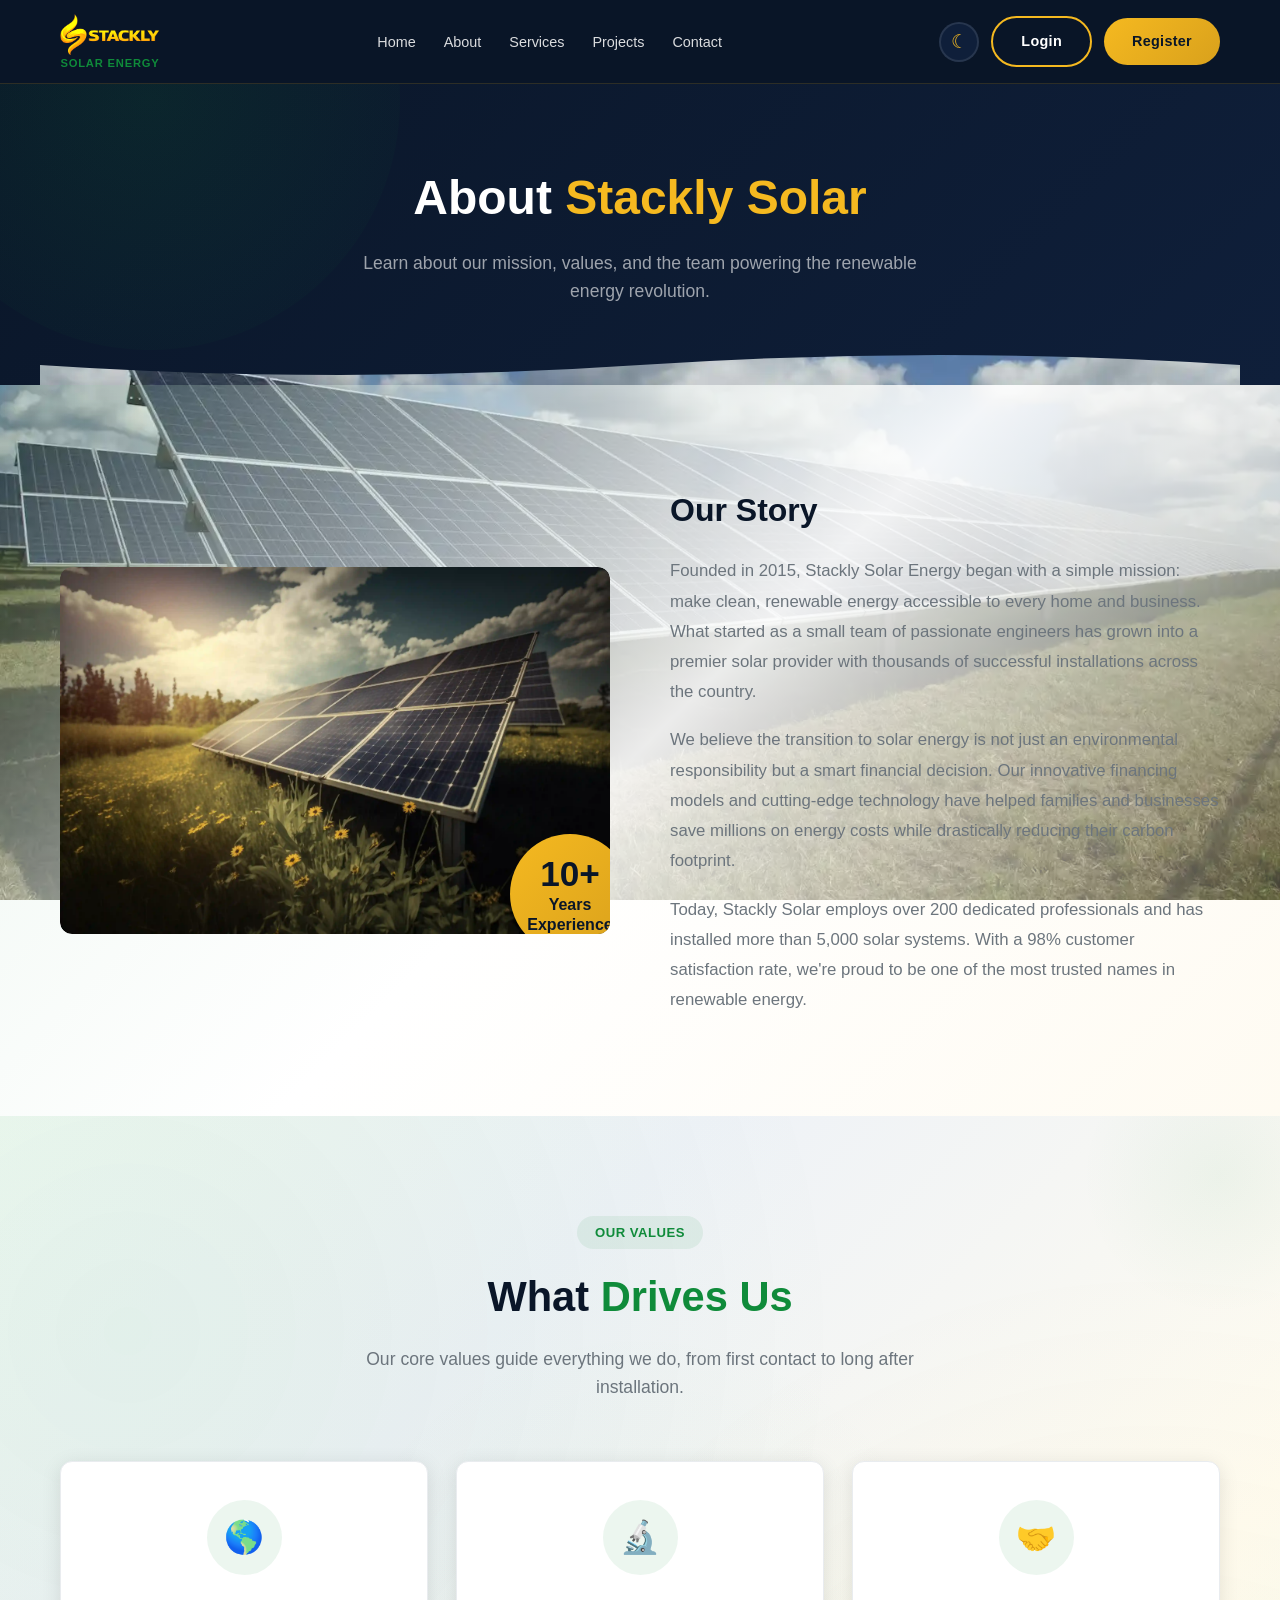
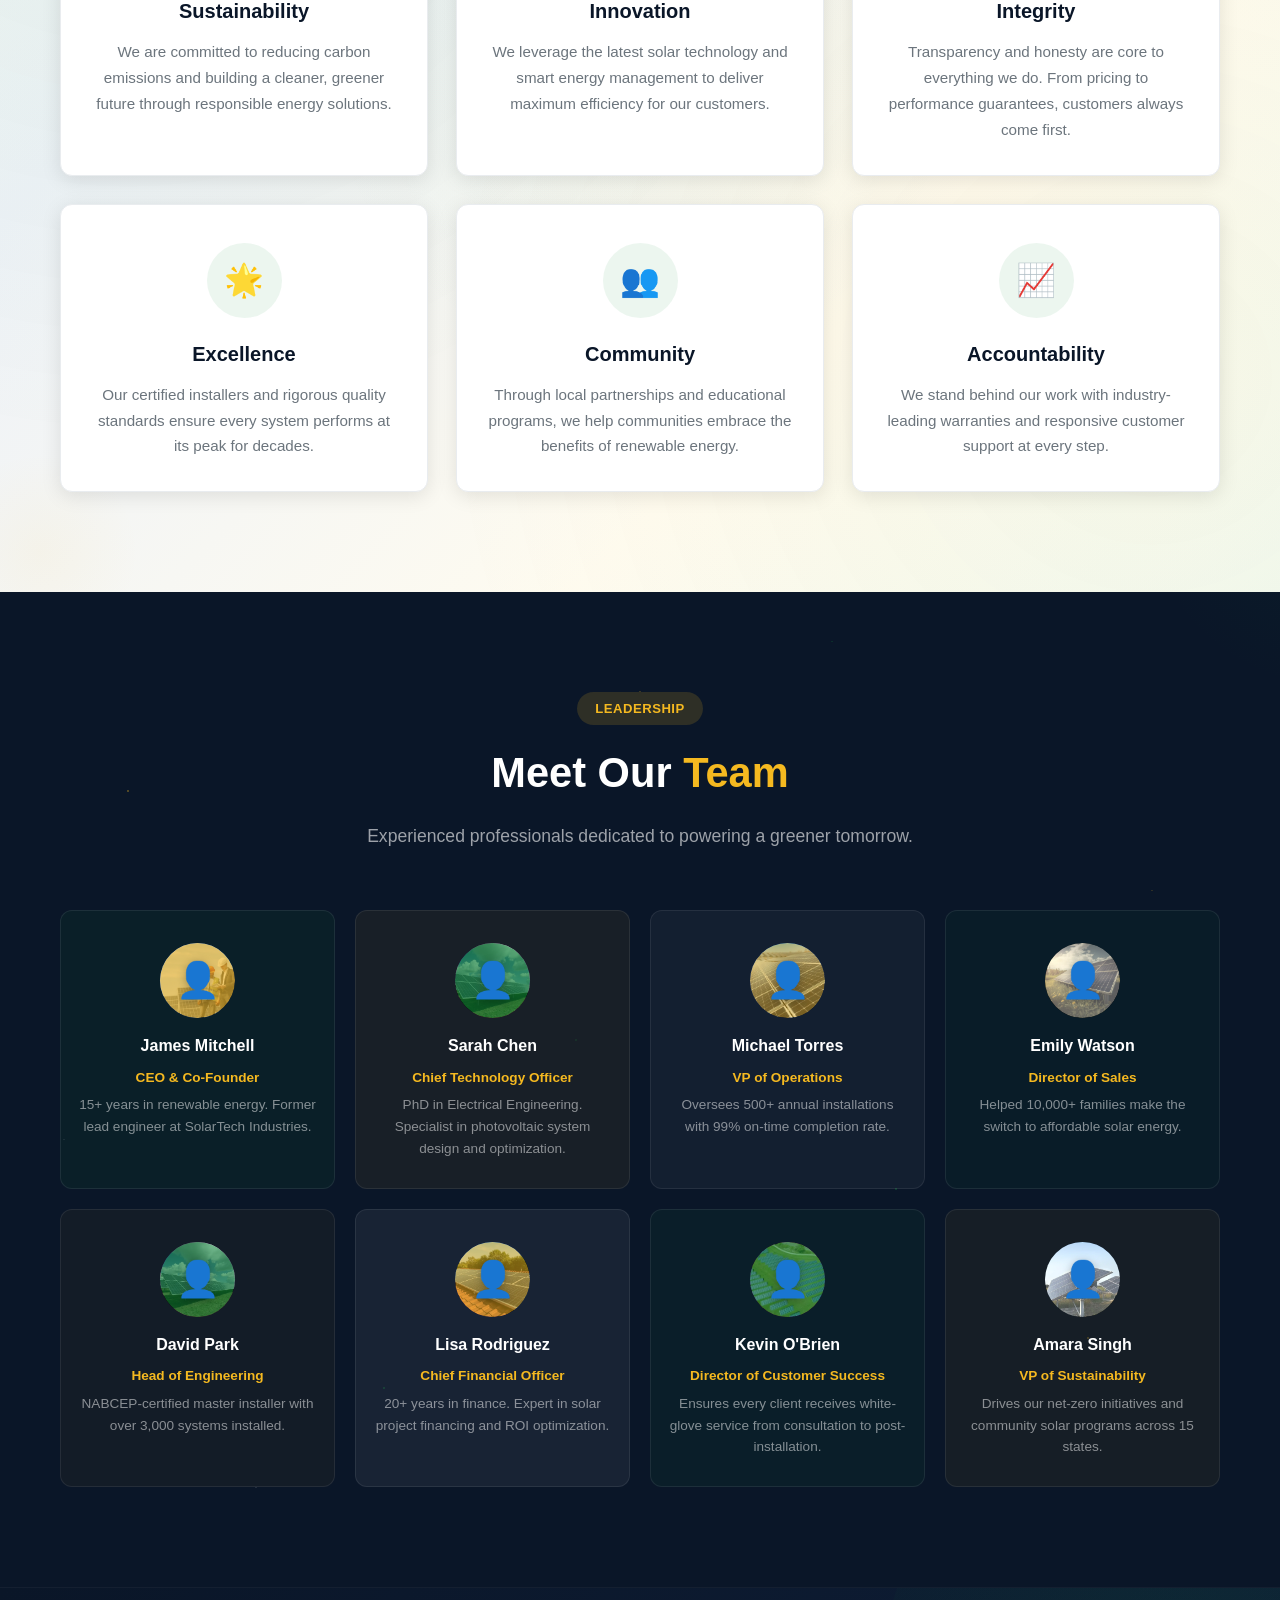
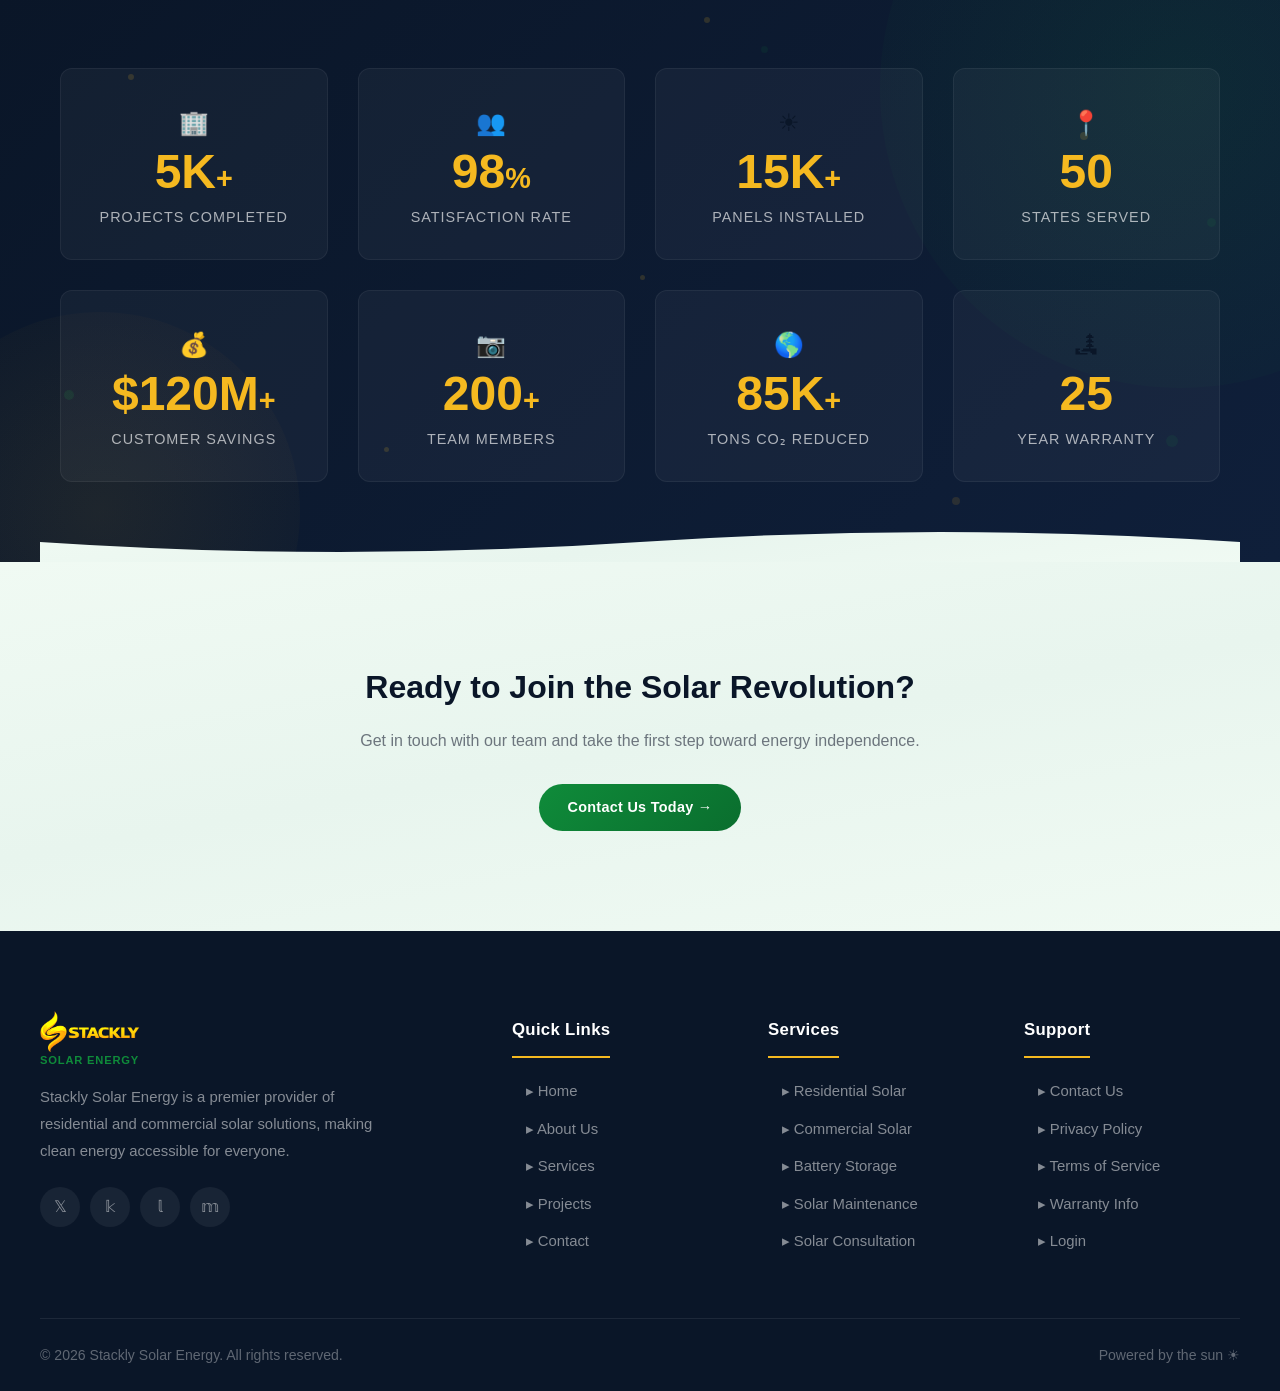
==== pages/about.html @ 8c64df8b "first commit" ====
<!DOCTYPE html>
<html lang="en">
<head>
  <meta charset="UTF-8">
  <meta name="viewport" content="width=device-width, initial-scale=1.0">
  <meta name="description" content="Learn about Stackly Solar Energy - our mission, team, and commitment to making solar energy accessible for everyone.">
  <title>About Us - Stackly Solar Energy</title>
  <link rel="stylesheet" href="../css/style.css">
</head>
<body>

  <!-- PAGE LOADER -->
  <div class="page-loader" id="pageLoader">
    <div class="loader-sun"></div>
    <div class="loader-text">Loading...</div>
  </div>

  <!-- HEADER -->
  <header class="header" id="header">
    <nav class="navbar">
      <a href="../index.html" class="logo">
        <img src="../images/logo.webp" alt="Stackly Solar Energy" class="logo-img">
        <span class="logo-text"><span>Solar</span> Energy</span>
        </a>
      <ul class="nav-links" id="navLinks">
        <li><a href="../index.html">Home</a></li>
        <li><a href="about.html">About</a></li>
        <li><a href="services.html">Services</a></li>
        <li><a href="projects.html">Projects</a></li>
        <li><a href="contact.html">Contact</a></li>
        <li class="mobile-only-nav"><a href="login.html" class="btn btn-outline mobile-nav-btn">Login</a></li>
        <li class="mobile-only-nav"><a href="register.html" class="btn btn-primary mobile-nav-btn">Register</a></li>
        <li class="mobile-only-nav"><button class="mobile-dark-toggle" id="mobileDarkToggle">&#9790; Dark Mode</button></li>
      </ul>
      <div class="nav-buttons">
        <button class="dark-toggle desktop-only" id="darkToggle" aria-label="Toggle dark mode">&#9790;</button>
        <a href="login.html" class="btn btn-outline">Login</a>
        <a href="register.html" class="btn btn-primary">Register</a>
      </div>
      <button class="hamburger" id="hamburger" aria-label="Toggle menu">
        <span></span>
        <span></span>
        <span></span>
      </button>
    </nav>
  </header>

  <!-- PAGE HEADER -->
  <section class="page-header">
    <h1>About <span>Stackly Solar</span></h1>
    <p>Learn about our mission, values, and the team powering the renewable energy revolution.</p>
  </section>

  <!-- OUR STORY -->
  <section class="section section-yellow-tint section-divider-wave about-story-section">
    <div class="about-story-overlay"></div>
    <div class="container">
      <div class="about-grid">
        <div class="about-image">
          <img src="../images/photovoltaic-solar-power-panel-field-green-clean-alternative-power-energy-concept-ai-generative_8_11zon.webp" alt="Solar panels on roof">
          <div class="about-exp-badge">
            <span class="num">10+</span>
            Years Experience
          </div>
        </div>
        <div class="about-content">
          <h3 class="fade-up">Our Story</h3>
          <p class="fade-up" data-delay="0.1">Founded in 2015, Stackly Solar Energy began with a simple mission: make clean, renewable energy accessible to every home and business. What started as a small team of passionate engineers has grown into a premier solar provider with thousands of successful installations across the country.</p>
          <p class="fade-up" data-delay="0.2">We believe the transition to solar energy is not just an environmental responsibility but a smart financial decision. Our innovative financing models and cutting-edge technology have helped families and businesses save millions on energy costs while drastically reducing their carbon footprint.</p>
          <p class="fade-up" data-delay="0.3">Today, Stackly Solar employs over 200 dedicated professionals and has installed more than 5,000 solar systems. With a 98% customer satisfaction rate, we're proud to be one of the most trusted names in renewable energy.</p>
        </div>
      </div>
    </div>
  </section>

  <!-- MISSION & VALUES -->
  <section class="section section-gray section-mission">
    <div class="section-mission-overlay"></div>
    <div class="container">
      <div class="section-header">
        <span class="section-tag"> Our Values</span>
        <h2>What <span>Drives Us</span></h2>
        <p>Our core values guide everything we do, from first contact to long after installation.</p>
      </div>
      <div class="services-grid">
        <div class="service-card fade-up">
          <div class="service-icon">&#127758;</div>
          <h3>Sustainability</h3>
          <p>We are committed to reducing carbon emissions and building a cleaner, greener future through responsible energy solutions.</p>
        </div>
        <div class="service-card fade-up" data-delay="0.1">
          <div class="service-icon">&#128300;</div>
          <h3>Innovation</h3>
          <p>We leverage the latest solar technology and smart energy management to deliver maximum efficiency for our customers.</p>
        </div>
        <div class="service-card fade-up" data-delay="0.2">
          <div class="service-icon">&#129309;</div>
          <h3>Integrity</h3>
          <p>Transparency and honesty are core to everything we do. From pricing to performance guarantees, customers always come first.</p>
        </div>
        <div class="service-card fade-up" data-delay="0.3">
          <div class="service-icon">&#127775;</div>
          <h3>Excellence</h3>
          <p>Our certified installers and rigorous quality standards ensure every system performs at its peak for decades.</p>
        </div>
        <div class="service-card fade-up" data-delay="0.4">
          <div class="service-icon">&#128101;</div>
          <h3>Community</h3>
          <p>Through local partnerships and educational programs, we help communities embrace the benefits of renewable energy.</p>
        </div>
        <div class="service-card fade-up" data-delay="0.5">
          <div class="service-icon">&#128200;</div>
          <h3>Accountability</h3>
          <p>We stand behind our work with industry-leading warranties and responsive customer support at every step.</p>
        </div>
      </div>
    </div>
  </section>

  <!-- TEAM -->
  <section class="section section-dark">
    <div class="container">
      <div class="section-header">
        <span class="section-tag"> Leadership</span>
        <h2>Meet Our <span>Team</span></h2>
        <p>Experienced professionals dedicated to powering a greener tomorrow.</p>
      </div>
      <div class="why-grid">
        <div class="why-card team-card fade-up">
          <div class="team-avatar" style="background-image:url('../images/about.webp')"><span class="team-emoji">&#128100;</span></div>
          <h4>James Mitchell</h4>
          <p style="color:var(--yellow);font-weight:600;margin-bottom:6px;">CEO & Co-Founder</p>
          <p>15+ years in renewable energy. Former lead engineer at SolarTech Industries.</p>
        </div>
        <div class="why-card team-card fade-up" data-delay="0.1">
          <div class="team-avatar" style="background-image:url('../images/background.webp')"><span class="team-emoji">&#128100;</span></div>
          <h4>Sarah Chen</h4>
          <p style="color:var(--yellow);font-weight:600;margin-bottom:6px;">Chief Technology Officer</p>
          <p>PhD in Electrical Engineering. Specialist in photovoltaic system design and optimization.</p>
        </div>
        <div class="why-card team-card fade-up" data-delay="0.2">
          <div class="team-avatar" style="background-image:url('../images/beautiful-alternative-energy-plant-with-solar-panels_2_11zon.webp')"><span class="team-emoji">&#128100;</span></div>
          <h4>Michael Torres</h4>
          <p style="color:var(--yellow);font-weight:600;margin-bottom:6px;">VP of Operations</p>
          <p>Oversees 500+ annual installations with 99% on-time completion rate.</p>
        </div>
        <div class="why-card team-card fade-up" data-delay="0.3">
          <div class="team-avatar" style="background-image:url('../images/photovoltaic-solar-power-panel-field-green-clean-alternative-power-energy-concept-ai-generative_8_11zon.webp')"><span class="team-emoji">&#128100;</span></div>
          <h4>Emily Watson</h4>
          <p style="color:var(--yellow);font-weight:600;margin-bottom:6px;">Director of Sales</p>
          <p>Helped 10,000+ families make the switch to affordable solar energy.</p>
        </div>
        <div class="why-card team-card fade-up" data-delay="0.4">
          <div class="team-avatar" style="background-image:url('../images/8.2kw.webp')"><span class="team-emoji">&#128100;</span></div>
          <h4>David Park</h4>
          <p style="color:var(--yellow);font-weight:600;margin-bottom:6px;">Head of Engineering</p>
          <p>NABCEP-certified master installer with over 3,000 systems installed.</p>
        </div>
        <div class="why-card team-card fade-up" data-delay="0.5">
          <div class="team-avatar" style="background-image:url('../images/40kw.webp')"><span class="team-emoji">&#128100;</span></div>
          <h4>Lisa Rodriguez</h4>
          <p style="color:var(--yellow);font-weight:600;margin-bottom:6px;">Chief Financial Officer</p>
          <p>20+ years in finance. Expert in solar project financing and ROI optimization.</p>
        </div>
        <div class="why-card team-card fade-up" data-delay="0.6">
          <div class="team-avatar" style="background-image:url('../images/2mw.webp')"><span class="team-emoji">&#128100;</span></div>
          <h4>Kevin O'Brien</h4>
          <p style="color:var(--yellow);font-weight:600;margin-bottom:6px;">Director of Customer Success</p>
          <p>Ensures every client receives white-glove service from consultation to post-installation.</p>
        </div>
        <div class="why-card team-card fade-up" data-delay="0.7">
          <div class="team-avatar" style="background-image:url('../images/250kw.webp')"><span class="team-emoji">&#128100;</span></div>
          <h4>Amara Singh</h4>
          <p style="color:var(--yellow);font-weight:600;margin-bottom:6px;">VP of Sustainability</p>
          <p>Drives our net-zero initiatives and community solar programs across 15 states.</p>
        </div>
      </div>
    </div>
  </section>

  <!-- STATS -->
  <section class="stats-section" style="padding:80px 0;">
    <div class="floating-dots">
      <span></span><span></span><span></span><span></span><span></span><span></span>
      <span></span><span></span><span></span><span></span>
    </div>
    <div class="container">
      <div class="stats-grid">
        <div class="stat-card fade-up">
          <div class="stat-icon">&#127970;</div>
          <div class="stat-number">5K<span class="suffix">+</span></div>
          <div class="stat-label">Projects Completed</div>
        </div>
        <div class="stat-card fade-up" data-delay="0.1">
          <div class="stat-icon">&#128101;</div>
          <div class="stat-number">98<span class="suffix">%</span></div>
          <div class="stat-label">Satisfaction Rate</div>
        </div>
        <div class="stat-card fade-up" data-delay="0.2">
          <div class="stat-icon">&#9728;</div>
          <div class="stat-number">15K<span class="suffix">+</span></div>
          <div class="stat-label">Panels Installed</div>
        </div>
        <div class="stat-card fade-up" data-delay="0.3">
          <div class="stat-icon">&#128205;</div>
          <div class="stat-number">50</div>
          <div class="stat-label">States Served</div>
        </div>
        <div class="stat-card fade-up" data-delay="0.4">
          <div class="stat-icon">&#128176;</div>
          <div class="stat-number">$120M<span class="suffix">+</span></div>
          <div class="stat-label">Customer Savings</div>
        </div>
        <div class="stat-card fade-up" data-delay="0.5">
          <div class="stat-icon">&#128247;</div>
          <div class="stat-number">200<span class="suffix">+</span></div>
          <div class="stat-label">Team Members</div>
        </div>
        <div class="stat-card fade-up" data-delay="0.6">
          <div class="stat-icon">&#127758;</div>
          <div class="stat-number">85K<span class="suffix">+</span></div>
          <div class="stat-label">Tons CO&#8322; Reduced</div>
        </div>
        <div class="stat-card fade-up" data-delay="0.7">
          <div class="stat-icon">&#127966;</div>
          <div class="stat-number">25</div>
          <div class="stat-label">Year Warranty</div>
        </div>
      </div>
    </div>
  </section>

  <!-- CTA -->
  <section class="section section-green-tint section-divider-wave" style="text-align:center;">
    <div class="container">
      <h2 style="font-size:2rem;margin-bottom:15px;">Ready to Join the Solar Revolution?</h2>
      <p style="color:var(--gray);margin-bottom:30px;max-width:600px;margin-left:auto;margin-right:auto;">Get in touch with our team and take the first step toward energy independence.</p>
      <a href="contact.html" class="btn btn-green">Contact Us Today &#8594;</a>
    </div>
  </section>

  <!-- FOOTER -->
  <footer class="footer" id="footer">
    <button class="back-to-top" id="backToTop" aria-label="Back to top">&#8593;</button>
    <div class="footer-grid">
      <div class="footer-about">
          <a href="../index.html" class="logo">
          <img src="../images/logo.webp" alt="Stackly Solar Energy" class="logo-img">
          <span class="logo-text"><span>Solar</span> Energy</span>
        </a>
        <p>Stackly Solar Energy is a premier provider of residential and commercial solar solutions, making clean energy accessible for everyone.</p>
        <div class="footer-social">
          <a href="#" aria-label="Facebook">&#120143;</a>
          <a href="#" aria-label="Twitter">&#120156;</a>
          <a href="#" aria-label="Instagram">&#120157;</a>
          <a href="#" aria-label="LinkedIn">&#120158;</a>
        </div>
      </div>
      <div>
        <h4>Quick Links</h4>
        <ul class="footer-links">
          <li><a href="../index.html">&#9656; Home</a></li>
          <li><a href="about.html">&#9656; About Us</a></li>
          <li><a href="services.html">&#9656; Services</a></li>
          <li><a href="projects.html">&#9656; Projects</a></li>
          <li><a href="contact.html">&#9656; Contact</a></li>
        </ul>
      </div>
      <div>
        <h4>Services</h4>
        <ul class="footer-links">
          <li><a href="services.html">&#9656; Residential Solar</a></li>
          <li><a href="services.html">&#9656; Commercial Solar</a></li>
          <li><a href="services.html">&#9656; Battery Storage</a></li>
          <li><a href="services.html">&#9656; Solar Maintenance</a></li>
          <li><a href="services.html">&#9656; Solar Consultation</a></li>
        </ul>
      </div>
      <div>
        <h4>Support</h4>
        <ul class="footer-links">
          <li><a href="contact.html">&#9656; Contact Us</a></li>
          <li><a href="#">&#9656; Privacy Policy</a></li>
          <li><a href="#">&#9656; Terms of Service</a></li>
          <li><a href="#">&#9656; Warranty Info</a></li>
          <li><a href="login.html">&#9656; Login</a></li>
        </ul>
      </div>
    </div>
    <div class="footer-bottom">
      <p>&copy; <span id="footerYear">2026</span> Stackly Solar Energy. All rights reserved.</p>
      <p>Powered by the sun &#9728;</p>
    </div>
  </footer>

  <script src="../js/script.js"></script>
</body>
</html>
---- css/style.css ----
/* =========================================
   Stackly Solar Energy - Complete Stylesheet
   Color Scheme: Green, Yellow, White, Dark Blue
   ========================================= */

* {
  margin: 0;
  padding: 0;
  box-sizing: border-box;
}

:root {
  --green: #0f8b3a;
  --green-dark: #0a6e2e;
  --green-light: #12a84a;
  --green-bg: rgba(15, 139, 58, 0.08);
  --yellow: #f5b920;
  --yellow-dark: #d9a11c;
  --yellow-light: #ffd04d;
  --white: #ffffff;
  --dark-blue: #0a1628;
  --dark-blue-2: #0f1f3a;
  --dark-blue-3: #142a4a;
  --gray: #6c757d;
  --gray-light: #e9ecef;
  --gray-dark: #343a40;
  --shadow: 0 4px 20px rgba(0, 0, 0, 0.1);
  --shadow-lg: 0 8px 40px rgba(0, 0, 0, 0.15);
  --radius: 12px;
  --radius-sm: 8px;
  --transition: all 0.3s ease;
  --font: 'Segoe UI', Tahoma, Geneva, Verdana, sans-serif;
}

/* ========== PAGE LOADER ========== */
.page-loader {
  position: fixed;
  top: 0;
  left: 0;
  width: 100%;
  height: 100%;
  background: var(--dark-blue);
  display: flex;
  flex-direction: column;
  align-items: center;
  justify-content: center;
  z-index: 99999;
  transition: opacity 0.5s ease, visibility 0.5s ease;
}
.page-loader.hidden {
  opacity: 0;
  visibility: hidden;
  pointer-events: none;
}
.loader-sun {
  width: 60px;
  height: 60px;
  border-radius: 50%;
  background: var(--yellow);
  box-shadow: 0 0 40px rgba(245, 185, 32, 0.4), 0 0 80px rgba(245, 185, 32, 0.2);
  animation: loaderPulse 1.2s ease-in-out infinite;
  position: relative;
}
.loader-sun::before,
.loader-sun::after {
  content: '';
  position: absolute;
  top: 50%;
  left: 50%;
  width: 100%;
  height: 100%;
  border-radius: 50%;
  border: 2px solid var(--yellow);
  transform: translate(-50%, -50%);
  animation: loaderRings 1.8s ease-out infinite;
}
.loader-sun::after {
  animation-delay: 0.6s;
}
.loader-text {
  margin-top: 25px;
  font-size: 1rem;
  font-weight: 600;
  color: var(--yellow);
  letter-spacing: 2px;
  text-transform: uppercase;
  animation: loaderFade 1.2s ease-in-out infinite alternate;
}

@keyframes loaderPulse {
  0%, 100% { transform: scale(1); box-shadow: 0 0 40px rgba(245, 185, 32, 0.4); }
  50% { transform: scale(1.1); box-shadow: 0 0 60px rgba(245, 185, 32, 0.6); }
}
@keyframes loaderRings {
  0% { width: 100%; height: 100%; opacity: 0.6; }
  100% { width: 250%; height: 250%; opacity: 0; }
}
@keyframes loaderFade {
  0% { opacity: 0.5; }
  100% { opacity: 1; }
}

html {
  scroll-behavior: smooth;
}

body {
  font-family: var(--font);
  background: var(--white);
  color: var(--dark-blue);
  line-height: 1.6;
  overflow-x: hidden;
  transition: background 0.4s ease, color 0.4s ease;
}

/* ========== DARK MODE ========== */
body.dark-mode {
  --white: #121212;
  --dark-blue: #e0e0e0;
  --dark-blue-2: #1e1e30;
  --dark-blue-3: #2a2a40;
  --gray: #b0b0b0;
  --gray-light: #2a2a2a;
  --gray-dark: #cccccc;
  background: #121212;
  color: #e0e0e0;
  --shadow: 0 4px 20px rgba(0, 0, 0, 0.4);
  --shadow-lg: 0 8px 40px rgba(0, 0, 0, 0.5);
}

body.dark-mode .section-gray {
  background: linear-gradient(170deg, #1a1a2e 0%, #15152a 50%, #1a1a2e 100%);
}

body.dark-mode .section-light {
  background: #121212;
}

body.dark-mode .section-green-tint {
  background: #0f1a12;
}

body.dark-mode .section-yellow-tint {
  background: #181710;
}

body.dark-mode .dash-main {
  background: #1a1a2e;
}

body.dark-mode .dash-panel,
body.dark-mode .dash-card,
body.dark-mode .testimonial-card,
body.dark-mode .why-card,
body.dark-mode .benefit-card,
body.dark-mode .faq-item,
body.dark-mode .contact-info-card,
body.dark-mode .contact-form {
  background: #1e1e30;
  border-color: #2a2a40;
}

body.dark-mode .form-group input,
body.dark-mode .form-group select,
body.dark-mode .form-group textarea {
  background: #2a2a40;
  border-color: #3a3a50;
  color: #e0e0e0;
}

body.dark-mode .form-group input:focus,
body.dark-mode .form-group select:focus,
body.dark-mode .form-group textarea:focus {
  border-color: var(--green);
}

body.dark-mode .faq-question {
  background: #1e1e30;
  color: #e0e0e0;
}

body.dark-mode .faq-question:hover {
  background: #2a2a40;
}

body.dark-mode table {
  color: #e0e0e0;
}

body.dark-mode .stats-section {
  background: linear-gradient(135deg, #0a0a1a 0%, #151525 100%);
}

body.dark-mode .header {
  background: rgba(10, 22, 40, 0.98);
}

body.dark-mode .footer {
  background: #0a0a1a;
}

body.dark-mode .footer-links a {
  color: #b0b0b0;
}

body.dark-mode .dash-table td {
  border-bottom-color: #2a2a40;
}

body.dark-mode .dash-table th {
  border-bottom-color: #2a2a40;
}

body.dark-mode .activity-item {
  border-bottom-color: #2a2a40;
}

body.dark-mode .dash-sidebar {
  background: #0f0f20;
}

body.dark-mode .project-item .project-overlay {
  background: rgba(0, 0, 0, 0.85);
}

/* Dark mode toggle button */
.dark-toggle {
  width: 40px;
  height: 40px;
  border-radius: 50%;
  background: var(--dark-blue-2);
  color: var(--yellow);
  border: 2px solid rgba(255,255,255,0.1);
  cursor: pointer;
  display: flex;
  align-items: center;
  justify-content: center;
  font-size: 1.2rem;
  transition: var(--transition);
  flex-shrink: 0;
}

.dark-toggle:hover {
  background: var(--yellow);
  color: var(--dark-blue);
  border-color: var(--yellow);
  transform: rotate(20deg);
}

body.dark-mode .dark-toggle {
  background: rgba(245,185,32,0.15);
  border-color: var(--yellow);
}

body.dark-mode .dark-toggle:hover {
  background: var(--yellow);
  color: var(--dark-blue);
}

/* Mobile dark toggle */
.mobile-dark-toggle {
  display: none;
}

@media (max-width: 768px) {
  .dark-toggle.desktop-only {
    display: none;
  }
  .mobile-dark-toggle {
    display: flex;
    align-items: center;
    justify-content: center;
    gap: 10px;
    padding: 12px 15px;
    background: var(--dark-blue-2);
    border: 1px solid rgba(255,255,255,0.1);
    border-radius: var(--radius-sm);
    color: var(--yellow);
    font-size: 0.9rem;
    cursor: pointer;
    transition: var(--transition);
    width: 100%;
  }
  .mobile-dark-toggle:hover {
    background: var(--yellow);
    color: var(--dark-blue);
  }
}

a {
  text-decoration: none;
  color: inherit;
}

ul {
  list-style: none;
}

img {
  max-width: 100%;
  height: auto;
  display: block;
}

.container {
  max-width: 1200px;
  margin: 0 auto;
  padding: 0 20px;
}

/* ========== SCROLL ANIMATIONS ========== */
.fade-up {
  opacity: 0;
  transform: translateY(40px);
  transition: opacity 0.6s ease, transform 0.6s ease;
}

.fade-up.visible {
  opacity: 1;
  transform: translateY(0);
}

.fade-left {
  opacity: 0;
  transform: translateX(-40px);
  transition: opacity 0.6s ease, transform 0.6s ease;
}

.fade-left.visible {
  opacity: 1;
  transform: translateX(0);
}

.fade-right {
  opacity: 0;
  transform: translateX(40px);
  transition: opacity 0.6s ease, transform 0.6s ease;
}

.fade-right.visible {
  opacity: 1;
  transform: translateX(0);
}

/* ========== HEADER / NAVBAR ========== */
.header {
  position: fixed;
  top: 0;
  left: 0;
  width: 100%;
  z-index: 1000;
  background: rgba(10, 22, 40, 0.95);
  backdrop-filter: blur(12px);
  border-bottom: 1px solid rgba(245, 185, 32, 0.15);
  transition: var(--transition);
}

.header.scrolled {
  background: var(--dark-blue);
  box-shadow: 0 2px 30px rgba(0, 0, 0, 0.4);
}

.navbar {
  display: flex;
  align-items: center;
  justify-content: space-between;
  padding: 14px 20px;
  max-width: 1200px;
  margin: 0 auto;
}

.logo {
  display: flex;
  flex-direction: column;
  align-items: center;
  gap: 2px;
  font-size: 1.4rem;
  font-weight: 800;
  color: var(--yellow);
  line-height: 1.1;
}

.logo-icon {
  width: 40px;
  height: 40px;
  background: linear-gradient(135deg, var(--yellow), var(--green));
  border-radius: 10px;
  display: flex;
  align-items: center;
  justify-content: center;
  font-size: 1.4rem;
  font-weight: 900;
  color: var(--dark-blue);
}

.logo-img {
  width: 100px;
  height: auto;
  object-fit: contain;
  flex-shrink: 0;
  filter: sepia(1) saturate(8) hue-rotate(-5deg) brightness(1.1);
}

body.dark-mode .logo-img {
  filter: sepia(1) saturate(8) hue-rotate(-5deg) brightness(1.2);
}

.footer-about .logo-img {
  width: 100px;
  height: auto;
}

.logo-text {
  font-size: 0.7rem;
  font-weight: 600;
  letter-spacing: 0.8px;
  text-transform: uppercase;
  line-height: 1.1;
  color: var(--green);
}

.logo-text span {
  color: var(--green);
}

.nav-links {
  display: flex;
  align-items: center;
  gap: 28px;
  align-self: center;
}

.mobile-only-nav {
  display: none;
}

.nav-links a {
  color: rgba(255, 255, 255, 0.85);
  font-weight: 500;
  font-size: 0.9rem;
  transition: var(--transition);
  position: relative;
  padding: 5px 0;
}

.nav-links a::after {
  content: '';
  position: absolute;
  bottom: 0;
  left: 0;
  width: 0;
  height: 2px;
  background: var(--yellow);
  transition: var(--transition);
}

.nav-links a:hover {
  color: var(--yellow);
}

.nav-links a:hover::after {
  width: 100%;
}

.nav-buttons {
  display: flex;
  align-items: center;
  gap: 12px;
}

.btn {
  display: inline-flex;
  align-items: center;
  gap: 8px;
  padding: 12px 28px;
  border-radius: 50px;
  font-weight: 600;
  font-size: 0.9rem;
  cursor: pointer;
  transition: var(--transition);
  border: none;
  font-family: var(--font);
  letter-spacing: 0.3px;
}

.btn-primary {
  background: linear-gradient(135deg, var(--yellow), var(--yellow-dark));
  color: var(--dark-blue);
}

.btn-primary:hover {
  transform: translateY(-3px);
  box-shadow: 0 6px 25px rgba(245, 185, 32, 0.4);
}

.btn-outline {
  background: transparent;
  color: var(--white);
  border: 2px solid var(--yellow);
}

.btn-outline:hover {
  background: var(--yellow);
  color: var(--dark-blue);
  transform: translateY(-3px);
  box-shadow: 0 6px 25px rgba(245, 185, 32, 0.3);
}

.btn-green {
  background: linear-gradient(135deg, var(--green), var(--green-dark));
  color: var(--white);
}

.btn-green:hover {
  transform: translateY(-3px);
  box-shadow: 0 6px 25px rgba(15, 139, 58, 0.4);
}

.btn-white {
  background: var(--white);
  color: var(--dark-blue);
}

.btn-white:hover {
  transform: translateY(-3px);
  box-shadow: 0 6px 25px rgba(255, 255, 255, 0.3);
}

.hamburger {
  display: none;
  flex-direction: column;
  gap: 5px;
  cursor: pointer;
  padding: 5px;
  z-index: 1001;
}

/* Mobile nav backdrop overlay (hidden by default) */
.nav-overlay {
  display: none;
  position: fixed;
  top: 0;
  left: 0;
  width: 100%;
  height: 100%;
  z-index: 998;
  backdrop-filter: blur(2px);
}
.nav-overlay.active {
  display: block;
}

.hamburger span {
  width: 28px;
  height: 3px;
  background: var(--white);
  border-radius: 3px;
  transition: var(--transition);
}

.hamburger.active span:nth-child(1) {
  transform: rotate(45deg) translate(5px, 6px);
}

.hamburger.active span:nth-child(2) {
  opacity: 0;
}

.hamburger.active span:nth-child(3) {
  transform: rotate(-45deg) translate(5px, -6px);
}

/* ========== HERO SECTION ========== */
.hero {
  position: relative;
  min-height: 100vh;
  display: flex;
  align-items: center;
  padding: 100px 20px 60px;
  overflow: hidden;
  background: var(--dark-blue);
}

.hero::before {
  content: '';
  position: absolute;
  inset: 0;
  background-image:
    radial-gradient(2px 2px at 15% 30%, rgba(245,185,32,0.25) 50%, transparent 50%),
    radial-gradient(2px 2px at 35% 70%, rgba(15,139,58,0.2) 50%, transparent 50%),
    radial-gradient(2px 2px at 55% 15%, rgba(245,185,32,0.15) 50%, transparent 50%),
    radial-gradient(2px 2px at 75% 85%, rgba(15,139,58,0.2) 50%, transparent 50%),
    radial-gradient(2px 2px at 90% 40%, rgba(245,185,32,0.1) 50%, transparent 50%),
    radial-gradient(1.5px 1.5px at 25% 50%, rgba(255,255,255,0.08) 50%, transparent 50%),
    radial-gradient(1.5px 1.5px at 60% 35%, rgba(15,139,58,0.15) 50%, transparent 50%),
    radial-gradient(1.5px 1.5px at 80% 15%, rgba(245,185,32,0.12) 50%, transparent 50%),
    radial-gradient(1.5px 1.5px at 45% 90%, rgba(255,255,255,0.06) 50%, transparent 50%),
    radial-gradient(1.5px 1.5px at 10% 75%, rgba(15,139,58,0.15) 50%, transparent 50%);
  pointer-events: none;
  animation: heroParticles 15s linear infinite;
  z-index: 1;
}

.hero::after {
  content: '';
  position: absolute;
  inset: 0;
  background:
    radial-gradient(circle at 90% 10%, rgba(245,185,32,0.04) 0%, transparent 50%),
    radial-gradient(circle at 8% 90%, rgba(15,139,58,0.04) 0%, transparent 50%);
  pointer-events: none;
  animation: heroGlow 6s ease-in-out infinite alternate;
  z-index: 0;
}

@keyframes heroParticles {
  0% { transform: translateY(0) scale(1); opacity: 1; }
  50% { transform: translateY(-15px) scale(1.03); opacity: 0.8; }
  100% { transform: translateY(0) scale(1); opacity: 1; }
}

@keyframes heroGlow {
  0% { transform: scale(1); opacity: 0.6; }
  100% { transform: scale(1.3); opacity: 1; }
}

.hero-bg {
  position: absolute;
  inset: 0;
  z-index: 0;
}

.hero-bg img {
  width: 100%;
  height: 100%;
  object-fit: cover;
  opacity: 0.3;
  animation: kenBurns 20s ease-in-out infinite alternate;
}

@keyframes kenBurns {
  0% { transform: scale(1) translate(0, 0); }
  50% { transform: scale(1.08) translate(-10px, -5px); }
  100% { transform: scale(1) translate(0, 0); }
}

.hero-overlay {
  position: absolute;
  inset: 0;
  background: linear-gradient(135deg, rgba(10, 22, 40, 0.92) 0%, rgba(15, 139, 58, 0.3) 100%);
  z-index: 1;
  animation: overlayShift 8s ease-in-out infinite alternate;
}

@keyframes overlayShift {
  0% { background: linear-gradient(135deg, rgba(10, 22, 40, 0.92) 0%, rgba(15, 139, 58, 0.3) 100%); }
  100% { background: linear-gradient(135deg, rgba(10, 22, 40, 0.88) 0%, rgba(245, 185, 32, 0.15) 100%); }
}

.hero .container {
  position: relative;
  z-index: 2;
  text-align: center;
  max-width: 900px;
}

.hero-badge {
  display: inline-flex;
  align-items: center;
  gap: 8px;
  background: rgba(245, 185, 32, 0.15);
  border: 1px solid rgba(245, 185, 32, 0.3);
  padding: 8px 22px;
  border-radius: 50px;
  font-size: 0.85rem;
  color: var(--yellow);
  margin-bottom: 30px;
  letter-spacing: 0.5px;
  animation: badgeReveal 0.8s ease forwards;
  position: relative;
  overflow: hidden;
}

.hero-badge::after {
  content: '';
  position: absolute;
  top: -50%;
  left: -50%;
  width: 200%;
  height: 200%;
  background: radial-gradient(circle, rgba(245,185,32,0.08) 0%, transparent 60%);
  animation: badgeGlow 3s ease-in-out infinite;
  pointer-events: none;
}

@keyframes badgeReveal {
  0% { opacity: 0; transform: translateY(-20px); }
  100% { opacity: 1; transform: translateY(0); }
}

@keyframes badgeGlow {
  0%, 100% { transform: translate(0, 0) scale(1); }
  50% { transform: translate(10px, 10px) scale(1.1); }
}

.hero-content h1 {
  font-size: 3.8rem;
  font-weight: 800;
  line-height: 1.15;
  margin-bottom: 22px;
  color: var(--white);
  animation: headingReveal 1s ease 0.3s forwards;
  opacity: 0;
}

@keyframes headingReveal {
  0% { opacity: 0; transform: translateY(30px); }
  100% { opacity: 1; transform: translateY(0); }
}

.hero-content h1 span {
  background: linear-gradient(135deg, var(--yellow), var(--yellow-light));
  -webkit-background-clip: text;
  -webkit-text-fill-color: transparent;
  background-clip: text;
  position: relative;
  display: inline-block;
  animation: spanGlow 3s ease-in-out infinite;
}

@keyframes spanGlow {
  0%, 100% { filter: brightness(1); }
  50% { filter: brightness(1.2) drop-shadow(0 0 8px rgba(245,185,32,0.3)); }
}

.hero-content p {
  font-size: 1.2rem;
  color: rgba(255, 255, 255, 0.7);
  margin-bottom: 38px;
  max-width: 650px;
  margin-left: auto;
  margin-right: auto;
  line-height: 1.8;
  animation: paraReveal 1s ease 0.6s forwards;
  opacity: 0;
}

@keyframes paraReveal {
  0% { opacity: 0; transform: translateY(20px); }
  100% { opacity: 1; transform: translateY(0); }
}

.hero-buttons {
  display: flex;
  gap: 16px;
  justify-content: center;
  flex-wrap: wrap;
  animation: btnReveal 1s ease 0.9s forwards;
  opacity: 0;
}

@keyframes btnReveal {
  0% { opacity: 0; transform: translateY(20px); }
  100% { opacity: 1; transform: translateY(0); }
}

.hero-scroll {
  position: absolute;
  bottom: 30px;
  left: 50%;
  transform: translateX(-50%);
  z-index: 2;
  color: rgba(255, 255, 255, 0.5);
  font-size: 0.8rem;
  display: flex;
  flex-direction: column;
  align-items: center;
  gap: 6px;
  opacity: 0;
  animation: scrollAppear 1s ease 1.5s forwards, scrollBounce 2.5s ease-in-out 2.5s infinite;
}

@keyframes scrollAppear {
  0% { opacity: 0; }
  100% { opacity: 1; }
}

.hero-scroll .arrow {
  font-size: 1.5rem;
}

@keyframes scrollBounce {
  0%, 100% { transform: translateX(-50%) translateY(0); }
  50% { transform: translateX(-50%) translateY(8px); }
}

/* ========== SECTION SHARED ========== */
.section {
  padding: 100px 0;
  scroll-margin-top: 80px;
}

.section-header {
  text-align: center;
  margin-bottom: 60px;
}

.section-header .section-tag {
  display: inline-flex;
  align-items: center;
  gap: 8px;
  background: var(--green-bg);
  padding: 6px 18px;
  border-radius: 50px;
  font-size: 0.82rem;
  font-weight: 600;
  color: var(--green);
  margin-bottom: 15px;
  letter-spacing: 0.5px;
  text-transform: uppercase;
}

.section-header h2 {
  font-size: 2.6rem;
  font-weight: 700;
  margin-bottom: 15px;
  color: var(--dark-blue);
}

.section-header h2 span {
  color: var(--green);
}

.section-header p {
  color: var(--gray);
  max-width: 600px;
  margin: 0 auto;
  font-size: 1.1rem;
}

.section-light {
  background: var(--white);
}

.section-gray {
  background: linear-gradient(170deg, #f8f9fa 0%, #eef2f7 50%, #f8f9fa 100%);
  position: relative;
  overflow: hidden;
}

.section-gray::before {
  content: '';
  position: absolute;
  top: -80px;
  right: -80px;
  width: 280px;
  height: 280px;
  background: radial-gradient(circle, rgba(15,139,58,0.05) 0%, transparent 70%);
  border-radius: 50%;
  pointer-events: none;
}

.section-gray::after {
  content: '';
  position: absolute;
  bottom: -60px;
  left: -60px;
  width: 200px;
  height: 200px;
  background: radial-gradient(circle, rgba(245,185,32,0.05) 0%, transparent 70%);
  border-radius: 50%;
  pointer-events: none;
}

.section-green-tint {
  background: #f0faf3;
}

.section-yellow-tint {
  background: #fefbf0;
}

.section-dark {
  background: var(--dark-blue);
  color: var(--white);
  position: relative;
  overflow: hidden;
}

.section-dark::before {
  content: '';
  position: absolute;
  inset: 0;
  background-image:
    radial-gradient(1.5px 1.5px at 10% 20%, rgba(245,185,32,0.3) 50%, transparent 50%),
    radial-gradient(1.5px 1.5px at 30% 80%, rgba(15,139,58,0.25) 50%, transparent 50%),
    radial-gradient(1.5px 1.5px at 50% 10%, rgba(245,185,32,0.2) 50%, transparent 50%),
    radial-gradient(1.5px 1.5px at 70% 60%, rgba(15,139,58,0.3) 50%, transparent 50%),
    radial-gradient(1.5px 1.5px at 90% 30%, rgba(245,185,32,0.15) 50%, transparent 50%),
    radial-gradient(1.5px 1.5px at 20% 90%, rgba(255,255,255,0.1) 50%, transparent 50%),
    radial-gradient(2px 2px at 45% 45%, rgba(15,139,58,0.15) 50%, transparent 50%),
    radial-gradient(2px 2px at 85% 75%, rgba(245,185,32,0.2) 50%, transparent 50%),
    radial-gradient(1.5px 1.5px at 5% 55%, rgba(255,255,255,0.08) 50%, transparent 50%),
    radial-gradient(1.5px 1.5px at 65% 5%, rgba(15,139,58,0.2) 50%, transparent 50%);
  pointer-events: none;
  animation: whyParticles 12s linear infinite;
}

.section-dark::after {
  content: '';
  position: absolute;
  top: -30%;
  right: -20%;
  width: 400px;
  height: 400px;
  background: radial-gradient(circle, rgba(15,139,58,0.06) 0%, transparent 70%);
  pointer-events: none;
  z-index: 0;
}

@keyframes whyParticles {
  0% { transform: translateY(0) scale(1); }
  50% { transform: translateY(-10px) scale(1.02); }
  100% { transform: translateY(0) scale(1); }
}

body.dark-mode .section-dark {
  background: #0a0e1a;
}

/* Mission & Values section */
.section-mission {
  position: relative;
  background: linear-gradient(135deg, #f0faf3 0%, #eef2f7 30%, #fefbf0 70%, #f0faf3 100%);
  z-index: 0;
}
.section-mission-overlay {
  position: absolute;
  inset: 0;
  background-image:
    radial-gradient(circle at 10% 20%, rgba(15,139,58,0.06) 0%, transparent 50%),
    radial-gradient(circle at 90% 80%, rgba(245,185,32,0.06) 0%, transparent 50%),
    radial-gradient(circle at 50% 50%, rgba(15,139,58,0.03) 0%, transparent 40%);
  pointer-events: none;
  z-index: 0;
}
body.dark-mode .section-mission {
  background: linear-gradient(135deg, #0a0e1a 0%, #0f1f3a 30%, #0a1628 70%, #0a0e1a 100%);
}
body.dark-mode .section-mission .section-header h2,
body.dark-mode .section-mission .section-header h2 span,
body.dark-mode .section-mission .section-header p,
body.dark-mode .section-mission .section-header .section-tag {
  position: relative;
  z-index: 1;
}
.section-mission .container {
  position: relative;
  z-index: 1;
}

.section-dark.section {
  border-bottom: 1px solid rgba(255,255,255,0.04);
}

/* Section dividers */
.section-divider-top {
  position: relative;
}

.section-divider-top::before {
  content: '';
  position: absolute;
  top: 0;
  left: 0;
  right: 0;
  height: 1px;
  background: linear-gradient(90deg, transparent, var(--green), var(--yellow), var(--green), transparent);
  opacity: 0.3;
}

.section-divider-wave {
  position: relative;
}

.section-divider-wave::after {
  content: '';
  position: absolute;
  top: -40px;
  left: 0;
  right: 0;
  height: 40px;
  background: inherit;
  -webkit-mask: url("data:image/svg+xml,%3Csvg xmlns='http://www.w3.org/2000/svg' viewBox='0 0 1200 40'%3E%3Cpath d='M0,20 Q300,40 600,20 T1200,20 V40 H0 Z' fill='%23000'/%3E%3C/svg%3E") no-repeat top center;
  mask: url("data:image/svg+xml,%3Csvg xmlns='http://www.w3.org/2000/svg' viewBox='0 0 1200 40'%3E%3Cpath d='M0,20 Q300,40 600,20 T1200,20 V40 H0 Z' fill='%23000'/%3E%3C/svg%3E") no-repeat top center;
  -webkit-mask-size: 100% 100%;
  mask-size: 100% 100%;
  pointer-events: none;
}

.section-dark .section-header h2 {
  color: var(--white);
}

.section-dark .section-header h2 span {
  color: var(--yellow);
}

.section-dark .section-header p {
  color: rgba(255, 255, 255, 0.6);
}

.section-dark .section-header .section-tag {
  background: rgba(245, 185, 32, 0.15);
  color: var(--yellow);
}

/* ========== ABOUT US ========== */
.section-about {
  background: linear-gradient(160deg, #e6f7ec 0%, #f0faf3 40%, #eafaf5 100%);
  position: relative;
  overflow: hidden;
}

.section-about::before {
  content: '';
  position: absolute;
  top: -100px;
  left: -100px;
  width: 350px;
  height: 350px;
  background: radial-gradient(circle, rgba(15,139,58,0.04) 0%, transparent 70%);
  border-radius: 50%;
  pointer-events: none;
}

.section-about::after {
  content: '';
  position: absolute;
  bottom: -80px;
  right: -80px;
  width: 250px;
  height: 250px;
  background: radial-gradient(circle, rgba(245,185,32,0.04) 0%, transparent 70%);
  border-radius: 50%;
  pointer-events: none;
}

body.dark-mode .section-about {
  background: linear-gradient(160deg, #0f1a14 0%, #0d1815 40%, #0e1a12 100%);
}

.about-grid {
  display: grid;
  grid-template-columns: 1fr 1fr;
  gap: 60px;
  align-items: center;
}

.about-image {
  position: relative;
  border-radius: var(--radius);
  overflow: hidden;
  transition: transform 0.4s ease;
}

.about-image:hover {
  transform: scale(1.02);
}

.about-image img {
  width: 100%;
  border-radius: var(--radius);
  box-shadow: var(--shadow-lg);
  transition: transform 0.6s ease, filter 0.4s ease;
}

.about-image:hover img {
  transform: scale(1.05);
  filter: brightness(1.05) contrast(1.05);
}

.about-image::before {
  content: '';
  position: absolute;
  inset: 0;
  border: 4px solid var(--green);
  border-radius: var(--radius);
  transform: translate(12px, 12px);
  z-index: -1;
  transition: transform 0.4s ease, border-color 0.4s ease;
}

.about-image:hover::before {
  transform: translate(8px, 8px);
  border-color: var(--yellow);
}

.about-image::after {
  content: '';
  position: absolute;
  top: 0;
  left: -100%;
  width: 60%;
  height: 100%;
  background: linear-gradient(90deg, transparent, rgba(255,255,255,0.15), transparent);
  transition: none;
  z-index: 1;
}

.about-image:hover::after {
  left: 150%;
  transition: left 0.7s ease;
}

.about-exp-badge {
  position: absolute;
  bottom: -20px;
  right: -20px;
  background: linear-gradient(135deg, var(--yellow), var(--yellow-dark));
  color: var(--dark-blue);
  width: 120px;
  height: 120px;
  border-radius: 50%;
  display: flex;
  flex-direction: column;
  align-items: center;
  justify-content: center;
  font-weight: 800;
  font-size: 1rem;
  text-align: center;
  box-shadow: var(--shadow-lg);
  line-height: 1.2;
  animation: badgePulse 3s ease-in-out infinite;
  z-index: 2;
}

@keyframes badgePulse {
  0%, 100% { transform: scale(1); box-shadow: 0 8px 30px rgba(245,185,32,0.3); }
  50% { transform: scale(1.05); box-shadow: 0 12px 40px rgba(245,185,32,0.5); }
}

.about-exp-badge .num {
  font-size: 2.2rem;
  font-weight: 900;
}

.about-tagline {
  display: inline-block;
  font-size: 0.75rem;
  font-weight: 700;
  color: var(--green);
  background: rgba(15,139,58,0.08);
  padding: 5px 14px;
  border-radius: 50px;
  margin-bottom: 14px;
  letter-spacing: 0.5px;
  text-transform: uppercase;
  position: relative;
  overflow: hidden;
}

.about-tagline::after {
  content: '';
  position: absolute;
  top: 0;
  left: -100%;
  width: 60%;
  height: 100%;
  background: linear-gradient(90deg, transparent, rgba(15,139,58,0.08), transparent);
  animation: taglineShimmer 3s ease-in-out infinite;
}

@keyframes taglineShimmer {
  0% { left: -100%; }
  50% { left: 150%; }
  100% { left: -100%; }
}

.about-content h3 {
  font-size: 2rem;
  margin-bottom: 20px;
  color: var(--dark-blue);
  transition: color 0.3s ease;
}

.about-content:hover h3 {
  color: var(--green);
}

.about-content p {
  color: var(--gray);
  margin-bottom: 18px;
  font-size: 1.05rem;
  line-height: 1.8;
  transition: color 0.3s ease;
}

.about-content p:last-of-type {
  margin-bottom: 0;
}

/* Our Story section background */
.about-story-section {
  position: relative;
  background: url('../images/background.webp') center / cover no-repeat fixed;
  z-index: 0;
}
.about-story-overlay {
  position: absolute;
  inset: 0;
  background: linear-gradient(135deg, rgba(15, 139, 58, 0.08) 0%, rgba(255, 255, 255, 0.92) 50%, rgba(245, 185, 32, 0.06) 100%);
  z-index: 0;
}
body.dark-mode .about-story-overlay {
  background: linear-gradient(135deg, rgba(15, 139, 58, 0.15) 0%, rgba(10, 22, 40, 0.92) 50%, rgba(245, 185, 32, 0.1) 100%);
}
.about-story-section .container {
  position: relative;
  z-index: 1;
}

.about-mission {
  display: grid;
  grid-template-columns: 1fr 1fr;
  gap: 15px;
  margin-top: 28px;
}

.mission-item {
  display: flex;
  align-items: flex-start;
  gap: 14px;
  padding: 16px 18px;
  background: var(--white);
  border-radius: var(--radius-sm);
  border-left: 3px solid var(--green);
  transition: all 0.3s ease;
  box-shadow: 0 2px 8px rgba(0,0,0,0.04);
}

.mission-item:hover {
  transform: translateX(5px);
  border-left-color: var(--yellow);
  box-shadow: 0 4px 16px rgba(0,0,0,0.08);
}

.mission-item .icon {
  font-size: 1.3rem;
  color: var(--green);
  flex-shrink: 0;
  margin-top: 1px;
  transition: transform 0.3s ease;
}

.mission-item:hover .icon {
  transform: scale(1.2);
}

.mission-item h4 {
  font-size: 0.95rem;
  margin-bottom: 3px;
  color: var(--dark-blue);
  transition: color 0.3s ease;
}

.mission-item:hover h4 {
  color: var(--green);
}

.mission-item p {
  font-size: 0.85rem;
  color: var(--gray);
  margin: 0;
}

body.dark-mode .about-content h3 {
  color: var(--white);
}

body.dark-mode .mission-item {
  background: #1e1e30;
  border-left-color: var(--green);
}

body.dark-mode .mission-item h4 {
  color: var(--white);
}

body.dark-mode .mission-item:hover h4 {
  color: var(--yellow);
}

body.dark-mode .about-tagline {
  background: rgba(15,139,58,0.15);
  color: #4ade80;
}

/* ========== SERVICES ========== */
.services-grid {
  display: grid;
  grid-template-columns: repeat(3, 1fr);
  gap: 28px;
}

.service-card {
  background: var(--white);
  padding: 38px 30px 32px;
  border-radius: var(--radius);
  text-align: center;
  box-shadow: var(--shadow);
  transition: all 0.4s ease;
  border: 1px solid var(--gray-light);
  position: relative;
  overflow: hidden;
}

.service-card::before {
  content: '';
  position: absolute;
  top: 0;
  left: 0;
  right: 0;
  height: 4px;
  background: linear-gradient(90deg, var(--green), var(--yellow));
  transform: scaleX(0);
  transform-origin: left;
  transition: transform 0.4s ease;
  z-index: 1;
}

.service-card:hover::before {
  transform: scaleX(1);
}

.service-card::after {
  content: '';
  position: absolute;
  top: 0;
  left: -100%;
  width: 60%;
  height: 100%;
  background: linear-gradient(90deg, transparent, rgba(15,139,58,0.04), transparent);
  transition: none;
}

.service-card:hover::after {
  left: 150%;
  transition: left 0.7s ease;
}

.service-card:hover {
  transform: translateY(-10px);
  box-shadow: var(--shadow-lg);
  border-color: var(--green);
}

.service-num {
  display: inline-block;
  font-size: 0.7rem;
  font-weight: 800;
  color: var(--green);
  background: var(--green-bg);
  padding: 3px 12px;
  border-radius: 50px;
  margin-bottom: 14px;
  letter-spacing: 1px;
  transition: all 0.3s ease;
}

.service-card:hover .service-num {
  background: var(--green);
  color: var(--white);
}

.service-icon {
  width: 75px;
  height: 75px;
  margin: 0 auto 20px;
  background: var(--green-bg);
  border-radius: 50%;
  display: flex;
  align-items: center;
  justify-content: center;
  font-size: 2rem;
  transition: all 0.4s ease;
}

.service-card:hover .service-icon {
  background: var(--green);
  color: var(--white);
  transform: rotateY(180deg) scale(1.05);
  box-shadow: 0 0 30px rgba(15,139,58,0.2);
}

.service-card h3 {
  font-size: 1.25rem;
  margin-bottom: 12px;
  color: var(--dark-blue);
  transition: all 0.3s ease;
}

.service-card:hover h3 {
  color: var(--green);
  letter-spacing: 0.5px;
}

.service-card p {
  color: var(--gray);
  font-size: 0.95rem;
  line-height: 1.7;
  transition: color 0.3s ease;
}

body.dark-mode .service-card {
  background: #1e1e30;
  border-color: #2a2a40;
}

body.dark-mode .service-card h3 {
  color: var(--white);
}

body.dark-mode .service-card:hover h3 {
  color: var(--yellow);
}

body.dark-mode .service-num {
  background: rgba(15,139,58,0.15);
  color: #4ade80;
}

body.dark-mode .service-card:hover {
  background: rgba(255,255,255,0.08);
  border-color: var(--yellow);
}

/* Services page advanced section */
.section-services-adv {
  position: relative;
  background: linear-gradient(160deg, #f0faf3 0%, #e8f5ee 20%, #fefbf0 50%, #f0faf3 80%, #e8f5ee 100%);
  overflow: hidden;
}
.section-services-adv::before {
  content: '';
  position: absolute;
  top: -15%;
  left: -10%;
  width: 500px;
  height: 500px;
  background: radial-gradient(circle, rgba(15, 139, 58, 0.08) 0%, transparent 70%);
  border-radius: 50%;
  pointer-events: none;
  animation: servicesGlow 8s ease-in-out infinite alternate;
}
.section-services-adv::after {
  content: '';
  position: absolute;
  bottom: -10%;
  right: -5%;
  width: 400px;
  height: 400px;
  background: radial-gradient(circle, rgba(245, 185, 32, 0.07) 0%, transparent 70%);
  border-radius: 50%;
  pointer-events: none;
  animation: servicesGlow 10s ease-in-out infinite alternate-reverse;
}
@keyframes servicesGlow {
  0% { transform: scale(1) translate(0, 0); }
  100% { transform: scale(1.2) translate(30px, -20px); }
}
body.dark-mode .section-services-adv {
  background: linear-gradient(160deg, #0a0e1a 0%, #0f1f3a 30%, #0a1628 60%, #0f1f3a 100%);
}
.section-services-adv .container {
  position: relative;
  z-index: 1;
}

body.dark-mode .service-card:hover .service-num {
  background: var(--yellow);
  color: var(--dark-blue);
}

body.dark-mode .service-card p {
  color: rgba(255,255,255,0.5);
}

body.dark-mode .section-gray::before,
body.dark-mode .section-gray::after {
  opacity: 0.15;
}

/* ========== WHY CHOOSE US ========== */
.why-grid {
  display: grid;
  grid-template-columns: repeat(4, 1fr);
  gap: 20px;
}

.why-card {
  background: rgba(15, 139, 58, 0.08);
  border: 1px solid rgba(255, 255, 255, 0.08);
  padding: 32px 18px 28px;
  border-radius: var(--radius);
  text-align: center;
  transition: all 0.4s ease;
  position: relative;
  overflow: hidden;
}

.why-card:nth-child(2) { background: rgba(245, 185, 32, 0.06); }
.why-card:nth-child(3) { background: rgba(255, 255, 255, 0.04); }
.why-card:nth-child(4) { background: rgba(15, 139, 58, 0.06); }
.why-card:nth-child(5) { background: rgba(245, 185, 32, 0.04); }
.why-card:nth-child(6) { background: rgba(255, 255, 255, 0.06); }
.why-card:nth-child(7) { background: rgba(15, 139, 58, 0.07); }
.why-card:nth-child(8) { background: rgba(245, 185, 32, 0.05); }

.why-card::before {
  content: '';
  position: absolute;
  top: 0;
  left: 0;
  width: 100%;
  height: 3px;
  background: linear-gradient(90deg, var(--yellow), var(--green), var(--yellow));
  transform: scaleX(0);
  transform-origin: left;
  transition: transform 0.4s ease;
  z-index: 1;
}

.why-card:hover::before {
  transform: scaleX(1);
}

.why-card::after {
  content: '';
  position: absolute;
  top: 0;
  left: -100%;
  width: 60%;
  height: 100%;
  background: linear-gradient(90deg, transparent, rgba(255,255,255,0.05), transparent);
  transition: none;
  z-index: 0;
}

.why-card:hover::after {
  left: 150%;
  transition: left 0.7s ease;
}

.why-card:hover {
  background: rgba(255, 255, 255, 0.08);
  transform: translateY(-8px);
  border-color: rgba(245, 185, 32, 0.3);
  box-shadow: 0 12px 40px rgba(0,0,0,0.3);
}

.why-card:hover h4 {
  color: var(--yellow) !important;
}

.why-icon {
  width: 60px;
  height: 60px;
  margin: 0 auto 10px;
  background: rgba(245, 185, 32, 0.15);
  border-radius: 50%;
  display: flex;
  align-items: center;
  justify-content: center;
  font-size: 1.6rem;
  transition: all 0.4s ease;
  position: relative;
  z-index: 1;
}

.why-card:nth-child(2) .why-icon { background: rgba(15,139,58,0.15); }
.why-card:nth-child(3) .why-icon { background: rgba(245,185,32,0.1); }
.why-card:nth-child(4) .why-icon { background: rgba(255,255,255,0.08); }
.why-card:nth-child(5) .why-icon { background: rgba(15,139,58,0.1); }
.why-card:nth-child(6) .why-icon { background: rgba(245,185,32,0.12); }
.why-card:nth-child(7) .why-icon { background: rgba(15,139,58,0.12); }
.why-card:nth-child(8) .why-icon { background: rgba(245,185,32,0.08); }

.why-card:hover .why-icon {
  background: var(--yellow) !important;
  color: var(--dark-blue);
  transform: scale(1.1) rotate(-8deg);
  box-shadow: 0 0 30px rgba(245,185,32,0.3);
}

.why-stat {
  display: inline-block;
  font-size: 0.7rem;
  font-weight: 800;
  color: var(--yellow);
  background: rgba(245, 185, 32, 0.12);
  padding: 2px 10px;
  border-radius: 50px;
  margin-bottom: 8px;
  letter-spacing: 0.5px;
  text-transform: uppercase;
  transition: all 0.3s ease;
  position: relative;
  z-index: 1;
}

.why-card:nth-child(2) .why-stat { background: rgba(15,139,58,0.2); color: #4ade80; }
.why-card:nth-child(3) .why-stat { background: rgba(245,185,32,0.08); }
.why-card:nth-child(4) .why-stat { background: rgba(255,255,255,0.06); color: rgba(255,255,255,0.8); }
.why-card:nth-child(5) .why-stat { background: rgba(15,139,58,0.15); color: #4ade80; }
.why-card:nth-child(6) .why-stat { background: rgba(245,185,32,0.08); }
.why-card:nth-child(7) .why-stat { background: rgba(15,139,58,0.12); color: #4ade80; }
.why-card:nth-child(8) .why-stat { background: rgba(245,185,32,0.1); }

.why-card:hover .why-stat {
  background: var(--yellow) !important;
  color: var(--dark-blue) !important;
}

.why-card h4 {
  color: var(--white);
  font-size: 1rem;
  margin-bottom: 8px;
  transition: color 0.3s ease;
  position: relative;
  z-index: 1;
}

.why-card p {
  color: rgba(255, 255, 255, 0.5);
  font-size: 0.85rem;
  line-height: 1.6;
  position: relative;
  z-index: 1;
}

/* Process section */
.section-process {
  position: relative;
}
.process-grid {
  display: grid;
  grid-template-columns: repeat(5, 1fr);
  gap: 20px;
  position: relative;
}
.process-grid::before {
  content: '';
  position: absolute;
  top: 55px;
  left: 10%;
  right: 10%;
  height: 2px;
  background: linear-gradient(90deg, var(--green), var(--yellow), var(--green));
  z-index: 0;
  opacity: 0.3;
}
.process-step {
  text-align: center;
  padding: 30px 15px 25px;
  background: rgba(255, 255, 255, 0.03);
  border: 1px solid rgba(255, 255, 255, 0.06);
  border-radius: var(--radius);
  position: relative;
  transition: all 0.4s ease;
  overflow: hidden;
}
.process-step:hover {
  background: rgba(255, 255, 255, 0.06);
  transform: translateY(-8px);
  border-color: rgba(245, 185, 32, 0.2);
  box-shadow: 0 12px 40px rgba(0,0,0,0.3);
}
.process-step::after {
  content: '';
  position: absolute;
  top: 0;
  left: -100%;
  width: 60%;
  height: 100%;
  background: linear-gradient(90deg, transparent, rgba(255,255,255,0.04), transparent);
  transition: none;
}
.process-step:hover::after {
  left: 150%;
  transition: left 0.7s ease;
}
.process-num {
  display: inline-flex;
  align-items: center;
  justify-content: center;
  width: 44px;
  height: 44px;
  border-radius: 50%;
  background: linear-gradient(135deg, var(--green), var(--green-dark));
  color: var(--white);
  font-size: 1rem;
  font-weight: 800;
  margin-bottom: 16px;
  position: relative;
  z-index: 1;
  transition: all 0.4s ease;
}
.process-step:hover .process-num {
  background: var(--yellow);
  color: var(--dark-blue);
  transform: scale(1.1);
  box-shadow: 0 0 25px rgba(245,185,32,0.4);
}
.process-icon {
  font-size: 2.2rem;
  margin-bottom: 12px;
  position: relative;
  z-index: 1;
  transition: transform 0.4s ease;
}
.process-step:hover .process-icon {
  transform: scale(1.15) rotate(-5deg);
}
.process-step h4 {
  color: var(--white);
  font-size: 1rem;
  margin-bottom: 8px;
  position: relative;
  z-index: 1;
  transition: color 0.3s ease;
}
.process-step:hover h4 {
  color: var(--yellow);
}
.process-step p {
  color: rgba(255, 255, 255, 0.5);
  font-size: 0.85rem;
  line-height: 1.6;
  position: relative;
  z-index: 1;
}

/* Team card avatar */
.team-avatar {
  width: 75px;
  height: 75px;
  margin: 0 auto 15px;
  border-radius: 50%;
  position: relative;
  overflow: hidden;
  transition: box-shadow 0.4s ease;
  background-size: cover;
  background-position: center;
}
.team-avatar::after {
  content: '';
  position: absolute;
  inset: 0;
  border-radius: 50%;
  background: rgba(245, 185, 32, 0.6);
  transition: opacity 0.4s ease;
  z-index: 1;
}
.team-card:nth-child(2) .team-avatar::after { background: rgba(15, 139, 58, 0.6); }
.team-card:nth-child(3) .team-avatar::after { background: rgba(245, 185, 32, 0.45); }
.team-card:nth-child(4) .team-avatar::after { background: rgba(255, 255, 255, 0.35); }
.team-card:nth-child(5) .team-avatar::after { background: rgba(15, 139, 58, 0.55); }
.team-card:nth-child(6) .team-avatar::after { background: rgba(245, 185, 32, 0.5); }
.team-card:nth-child(7) .team-avatar::after { background: rgba(15, 139, 58, 0.5); }
.team-card:nth-child(8) .team-avatar::after { background: rgba(255, 255, 255, 0.3); }
.team-emoji {
  position: relative;
  z-index: 2;
  display: flex;
  align-items: center;
  justify-content: center;
  width: 100%;
  height: 100%;
  font-size: 2.2rem;
  color: var(--white);
  text-shadow: 0 2px 8px rgba(0,0,0,0.3);
  transition: opacity 0.4s ease;
}
.team-card:hover .team-avatar::after {
  opacity: 0;
}
.team-card:hover .team-emoji {
  opacity: 0;
}
.team-card:hover .team-avatar {
  box-shadow: 0 0 30px rgba(245,185,32,0.3);
}

/* ========== SOLAR BENEFITS ========== */
.section-green-tint.section-divider-wave {
  background: linear-gradient(170deg, #f0faf3 0%, #e8f5ee 50%, #f0faf3 100%);
}

.benefits-grid {
  display: grid;
  grid-template-columns: repeat(4, 1fr);
  gap: 20px;
}

.benefit-card {
  display: flex;
  flex-direction: column;
  gap: 16px;
  padding: 28px 24px;
  background: var(--white);
  border-radius: var(--radius);
  box-shadow: var(--shadow);
  transition: all 0.4s ease;
  border: 1px solid var(--gray-light);
  position: relative;
  overflow: hidden;
}

.benefit-card::before {
  content: '';
  position: absolute;
  top: 0;
  left: 0;
  width: 100%;
  height: 3px;
  background: linear-gradient(90deg, var(--green), var(--yellow));
  transform: scaleX(0);
  transform-origin: left;
  transition: transform 0.4s ease;
}

.benefit-card:hover::before {
  transform: scaleX(1);
}

.benefit-card:hover {
  transform: translateY(-6px);
  box-shadow: var(--shadow-lg);
  border-color: var(--green);
}

.benefit-card::after {
  content: '';
  position: absolute;
  top: 0;
  left: -100%;
  width: 60%;
  height: 100%;
  background: linear-gradient(90deg, transparent, rgba(15,139,58,0.04), transparent);
  transition: none;
}

.benefit-card:hover::after {
  left: 150%;
  transition: left 0.7s ease;
}

.benefit-icon {
  width: 50px;
  height: 50px;
  background: var(--green-bg);
  border-radius: 12px;
  display: flex;
  align-items: center;
  justify-content: center;
  font-size: 1.3rem;
  transition: all 0.4s ease;
  flex-shrink: 0;
}

.benefit-card:nth-child(2) .benefit-icon { background: rgba(245,185,32,0.15); color: #d9a11c; }
.benefit-card:nth-child(3) .benefit-icon { background: rgba(15,139,58,0.1); color: var(--green); }
.benefit-card:nth-child(4) .benefit-icon { background: rgba(10,22,40,0.08); color: var(--dark-blue); }
.benefit-card:nth-child(5) .benefit-icon { background: rgba(15,139,58,0.1); color: var(--green); }
.benefit-card:nth-child(6) .benefit-icon { background: rgba(245,185,32,0.12); color: #b8961a; }
.benefit-card:nth-child(7) .benefit-icon { background: rgba(15,139,58,0.08); color: var(--green); }
.benefit-card:nth-child(8) .benefit-icon { background: rgba(10,22,40,0.06); color: var(--dark-blue); }

.benefit-card:hover .benefit-icon {
  background: var(--green) !important;
  color: var(--white) !important;
  transform: scale(1.1) rotate(-6deg);
  border-radius: 14px;
}

.benefit-info {
  position: relative;
}

.benefit-stat {
  display: inline-block;
  font-size: 0.72rem;
  font-weight: 800;
  color: var(--green);
  background: var(--green-bg);
  padding: 3px 10px;
  border-radius: 50px;
  margin-bottom: 8px;
  letter-spacing: 0.3px;
  transition: all 0.3s ease;
}

.benefit-card:nth-child(2) .benefit-stat { background: rgba(245,185,32,0.15); color: #d9a11c; }
.benefit-card:nth-child(3) .benefit-stat { background: rgba(15,139,58,0.1); color: var(--green-dark); }
.benefit-card:nth-child(4) .benefit-stat { background: rgba(10,22,40,0.08); color: var(--dark-blue); }
.benefit-card:nth-child(6) .benefit-stat { background: rgba(245,185,32,0.12); color: #b8961a; }

.benefit-card:hover .benefit-stat {
  background: var(--green) !important;
  color: var(--white) !important;
}

.benefit-info h4 {
  font-size: 1.02rem;
  margin-bottom: 6px;
  color: var(--dark-blue);
  transition: color 0.3s ease;
}

.benefit-card:hover .benefit-info h4 {
  color: var(--green);
}

.benefit-info p {
  color: var(--gray);
  font-size: 0.88rem;
  line-height: 1.65;
}

body.dark-mode .section-green-tint.section-divider-wave {
  background: linear-gradient(170deg, #0f1a12 0%, #0d1815 50%, #0f1a12 100%);
}


@media (max-width: 1024px) {
  .benefits-grid { grid-template-columns: repeat(2, 1fr); gap: 20px; }
}

@media (max-width: 768px) {
  .benefits-grid { grid-template-columns: 1fr; gap: 16px; }
  .benefit-card { padding: 24px 20px; }
}

/* ========== STATISTICS COUNTER ========== */
.stats-section {
  background: linear-gradient(135deg, var(--dark-blue) 0%, var(--dark-blue-2) 100%);
  position: relative;
  overflow: hidden;
}

.stats-section::before {
  content: '';
  position: absolute;
  width: 600px;
  height: 600px;
  background: radial-gradient(circle, rgba(15, 139, 58, 0.12), transparent);
  border-radius: 50%;
  top: -200px;
  right: -200px;
  animation: statPulse 6s ease-in-out infinite;
}

.stats-section::after {
  content: '';
  position: absolute;
  width: 400px;
  height: 400px;
  background: radial-gradient(circle, rgba(245, 185, 32, 0.08), transparent);
  border-radius: 50%;
  bottom: -150px;
  left: -100px;
  animation: statPulse 8s ease-in-out infinite reverse;
}

@keyframes statPulse {
  0%, 100% { transform: scale(1); opacity: 0.6; }
  50% { transform: scale(1.15); opacity: 1; }
}

.stats-section .floating-dots {
  position: absolute;
  inset: 0;
  z-index: 0;
  pointer-events: none;
}

.stats-section .floating-dots span {
  position: absolute;
  width: 6px;
  height: 6px;
  border-radius: 50%;
  background: var(--yellow);
  opacity: 0.15;
}

.stats-section .floating-dots span:nth-child(1) { top: 15%; left: 10%; animation: floatDot 7s ease-in-out infinite; }
.stats-section .floating-dots span:nth-child(2) { top: 70%; left: 5%; width: 10px; height: 10px; background: var(--green); animation: floatDot 9s ease-in-out infinite 1s; }
.stats-section .floating-dots span:nth-child(3) { top: 25%; right: 15%; width: 8px; height: 8px; animation: floatDot 8s ease-in-out infinite 2s; }
.stats-section .floating-dots span:nth-child(4) { bottom: 20%; right: 8%; width: 12px; height: 12px; background: var(--green); opacity: 0.1; animation: floatDot 10s ease-in-out infinite 0.5s; }
.stats-section .floating-dots span:nth-child(5) { top: 50%; left: 50%; width: 5px; height: 5px; animation: floatDot 6s ease-in-out infinite 3s; }
.stats-section .floating-dots span:nth-child(6) { top: 10%; right: 40%; width: 7px; height: 7px; background: var(--green); opacity: 0.1; animation: floatDot 11s ease-in-out infinite 1.5s; }
.stats-section .floating-dots span:nth-child(7) { top: 80%; left: 30%; width: 5px; height: 5px; animation: floatDot 8s ease-in-out infinite 0.5s; }
.stats-section .floating-dots span:nth-child(8) { top: 40%; right: 5%; width: 9px; height: 9px; background: var(--green); opacity: 0.1; animation: floatDot 9s ease-in-out infinite 2.5s; }
.stats-section .floating-dots span:nth-child(9) { top: 5%; left: 55%; width: 6px; height: 6px; animation: floatDot 7s ease-in-out infinite 3s; }
.stats-section .floating-dots span:nth-child(10) { bottom: 10%; right: 25%; width: 8px; height: 8px; background: var(--yellow); opacity: 0.12; animation: floatDot 10s ease-in-out infinite 1s; }

@keyframes floatDot {
  0%, 100% { transform: translateY(0) scale(1); }
  50% { transform: translateY(-30px) scale(1.3); }
}

.stats-grid {
  display: grid;
  grid-template-columns: repeat(4, 1fr);
  gap: 30px;
  position: relative;
  z-index: 1;
}

.stat-card {
  text-align: center;
  padding: 35px 20px 30px;
  background: rgba(255, 255, 255, 0.04);
  border-radius: var(--radius);
  border: 1px solid rgba(255, 255, 255, 0.06);
  transition: all 0.4s ease;
  position: relative;
  overflow: hidden;
}

.stat-card::before {
  content: '';
  position: absolute;
  top: -1px;
  left: -1px;
  right: -1px;
  bottom: -1px;
  border-radius: var(--radius);
  background: linear-gradient(135deg, var(--green), var(--yellow), var(--green));
  background-size: 300% 300%;
  z-index: -1;
  opacity: 0;
  transition: opacity 0.4s ease;
  animation: statBorderShine 3s ease infinite;
}

@keyframes statBorderShine {
  0% { background-position: 0% 50%; }
  50% { background-position: 100% 50%; }
  100% { background-position: 0% 50%; }
}

.stat-card:hover::before {
  opacity: 1;
}

.stat-card:hover {
  background: rgba(255, 255, 255, 0.08);
  transform: translateY(-8px);
}

.stat-card::after {
  content: '';
  position: absolute;
  top: 0;
  left: -100%;
  width: 60%;
  height: 100%;
  background: linear-gradient(90deg, transparent, rgba(255,255,255,0.04), transparent);
  transition: none;
}

.stat-card:hover::after {
  left: 150%;
  transition: left 0.8s ease;
}

.stat-card .stat-ring {
  width: 80px;
  height: 80px;
  margin: 0 auto 16px;
  position: relative;
  display: flex;
  align-items: center;
  justify-content: center;
}

.stat-card .stat-ring svg {
  position: absolute;
  inset: 0;
  width: 100%;
  height: 100%;
  transform: rotate(-90deg);
}

.stat-card .stat-ring circle {
  fill: none;
  stroke: rgba(255,255,255,0.06);
  stroke-width: 3;
}

.stat-card .stat-ring .progress {
  stroke: var(--yellow);
  stroke-dasharray: 226;
  stroke-dashoffset: 226;
  stroke-linecap: round;
  transition: stroke-dashoffset 2s ease;
}

.stat-card.visible .stat-ring .progress {
  stroke-dashoffset: 0;
}

.stat-icon {
  font-size: 1.5rem;
  position: relative;
  z-index: 1;
}

.stat-number {
  font-size: 3rem;
  font-weight: 800;
  color: var(--yellow);
  line-height: 1.2;
  margin-bottom: 6px;
}

.stat-number .suffix {
  font-size: 1.8rem;
}

.stat-label {
  color: rgba(255, 255, 255, 0.65);
  font-size: 0.9rem;
  text-transform: uppercase;
  letter-spacing: 1px;
  font-weight: 500;
}

.stat-card .stat-progress-bar {
  width: 60%;
  height: 3px;
  background: rgba(255,255,255,0.08);
  border-radius: 4px;
  margin: 14px auto 0;
  overflow: hidden;
}

.stat-card .stat-progress-bar span {
  display: block;
  height: 100%;
  border-radius: 4px;
  background: linear-gradient(90deg, var(--green), var(--yellow));
  width: 0;
  transition: width 2s ease;
}

.stat-card.visible .stat-progress-bar span {
  width: 100%;
}

.stat-card:nth-child(2) .stat-progress-bar span { transition-delay: 0.15s; }
.stat-card:nth-child(3) .stat-progress-bar span { transition-delay: 0.3s; }
.stat-card:nth-child(4) .stat-progress-bar span { transition-delay: 0.45s; }
.stat-card:nth-child(5) .stat-progress-bar span { transition-delay: 0.6s; }
.stat-card:nth-child(6) .stat-progress-bar span { transition-delay: 0.75s; }
.stat-card:nth-child(7) .stat-progress-bar span { transition-delay: 0.9s; }
.stat-card:nth-child(8) .stat-progress-bar span { transition-delay: 1.05s; }

/* ========== PROJECTS / GALLERY ========== */
.projects-grid {
  display: grid;
  grid-template-columns: repeat(3, 1fr);
  gap: 24px;
}

.project-item {
  position: relative;
  border-radius: var(--radius);
  overflow: hidden;
  cursor: pointer;
  box-shadow: var(--shadow);
  transition: var(--transition);
}
.project-item::before {
  content: '';
  position: absolute;
  inset: 0;
  background: linear-gradient(135deg, rgba(15,139,58,0.25), rgba(245,185,32,0.15));
  opacity: 0;
  z-index: 1;
  transition: opacity 0.4s ease;
  border-radius: var(--radius);
}
.project-item:hover::before {
  opacity: 1;
}

.project-item:hover {
  box-shadow: var(--shadow-lg);
  transform: translateY(-4px);
}

.project-item img {
  width: 100%;
  height: 300px;
  object-fit: cover;
  transition: transform 0.6s ease;
  display: block;
}

.project-item:hover img {
  transform: scale(1.12);
}

.project-overlay {
  position: absolute;
  inset: 0;
  background: linear-gradient(to top, rgba(10, 22, 40, 0.92), rgba(10, 22, 40, 0.1) 60%, transparent);
  display: flex;
  flex-direction: column;
  justify-content: flex-end;
  padding: 30px;
  transform: translateY(100%);
  transition: transform 0.45s cubic-bezier(0.4, 0, 0.2, 1);
}

.project-item:hover .project-overlay {
  transform: translateY(0);
}

.project-overlay::after {
  content: '\2794';
  position: absolute;
  top: 20px;
  right: 20px;
  width: 40px;
  height: 40px;
  border-radius: 50%;
  background: var(--yellow);
  color: var(--dark-blue);
  display: flex;
  align-items: center;
  justify-content: center;
  font-size: 1.1rem;
  opacity: 0;
  transform: translateX(-10px);
  transition: all 0.4s ease 0.1s;
}

.project-item:hover .project-overlay::after {
  opacity: 1;
  transform: translateX(0);
}

.project-overlay h4 {
  color: var(--white);
  font-size: 1.15rem;
  margin-bottom: 6px;
  transform: translateY(15px);
  opacity: 0;
  transition: all 0.4s ease 0.05s;
}

.project-item:hover .project-overlay h4 {
  transform: translateY(0);
  opacity: 1;
}

.project-overlay p {
  color: var(--yellow);
  font-size: 0.85rem;
  font-weight: 500;
  transform: translateY(15px);
  opacity: 0;
  transition: all 0.4s ease 0.1s;
}

.project-item:hover .project-overlay p {
  transform: translateY(0);
  opacity: 1;
}

.project-item .project-badge {
  position: absolute;
  top: 15px;
  left: 15px;
  padding: 5px 14px;
  border-radius: 50px;
  background: var(--yellow);
  color: var(--dark-blue);
  font-size: 0.75rem;
  font-weight: 700;
  text-transform: uppercase;
  letter-spacing: 0.5px;
  z-index: 2;
  opacity: 0;
  transform: translateY(-10px);
  transition: all 0.4s ease;
}

.project-item:hover .project-badge {
  opacity: 1;
  transform: translateY(0);
}

body.dark-mode .project-item {
  box-shadow: 0 4px 20px rgba(0, 0, 0, 0.3);
}

body.dark-mode .project-item:hover {
  box-shadow: 0 8px 40px rgba(0, 0, 0, 0.5);
}

/* Gallery section background */
.section-gallery {
  position: relative;
  background: linear-gradient(170deg, #fefbf0 0%, #f0faf3 30%, #f8f9fa 60%, #fefbf0 100%);
  overflow: hidden;
}
.section-gallery::before {
  content: '';
  position: absolute;
  top: -20%;
  right: -10%;
  width: 600px;
  height: 600px;
  background: radial-gradient(circle, rgba(15, 139, 58, 0.06) 0%, transparent 70%);
  border-radius: 50%;
  pointer-events: none;
  animation: galleryGlow 10s ease-in-out infinite alternate;
}
.section-gallery::after {
  content: '';
  position: absolute;
  bottom: -15%;
  left: -5%;
  width: 400px;
  height: 400px;
  background: radial-gradient(circle, rgba(245, 185, 32, 0.05) 0%, transparent 70%);
  border-radius: 50%;
  pointer-events: none;
  animation: galleryGlow 12s ease-in-out infinite alternate-reverse;
}
@keyframes galleryGlow {
  0% { transform: scale(1) translate(0, 0); }
  100% { transform: scale(1.15) translate(-20px, 15px); }
}
body.dark-mode .section-gallery {
  background: linear-gradient(170deg, #0a0e1a 0%, #0f1f3a 30%, #0a1628 60%, #0f1f3a 100%);
}
.section-gallery .container {
  position: relative;
  z-index: 1;
}

/* Projects page stats section */
.section-stats-projects {
  position: relative;
  background: linear-gradient(135deg, var(--dark-blue) 0%, #0d2a1a 50%, var(--dark-blue-2) 100%);
}
.section-stats-projects::before {
  content: '';
  position: absolute;
  width: 500px;
  height: 500px;
  background: radial-gradient(circle, rgba(15, 139, 58, 0.15), transparent);
  border-radius: 50%;
  top: -150px;
  right: -100px;
  animation: statPulse 6s ease-in-out infinite;
}
.section-stats-projects::after {
  content: '';
  position: absolute;
  width: 350px;
  height: 350px;
  background: radial-gradient(circle, rgba(245, 185, 32, 0.1), transparent);
  border-radius: 50%;
  bottom: -100px;
  left: -80px;
  animation: statPulse 8s ease-in-out infinite reverse;
}
body.dark-mode .section-stats-projects {
  background: linear-gradient(135deg, #0a0e1a 0%, #0a1a0e 50%, #0f1f3a 100%);
}

/* ========== TESTIMONIALS SLIDER ========== */
.testimonials-slider {
  position: relative;
  max-width: 900px;
  margin: 0 auto;
  overflow: hidden;
  padding: 0 50px;
}

.testimonials-track {
  display: flex;
  transition: transform 0.6s cubic-bezier(0.4, 0, 0.2, 1);
}

.testimonial-card {
  min-width: 100%;
  background: var(--white);
  border-radius: var(--radius);
  padding: 40px 35px;
  box-shadow: var(--shadow);
  border: 1px solid var(--gray-light);
  transition: all 0.5s ease;
  position: relative;
  opacity: 0.4;
  transform: scale(0.92);
  pointer-events: none;
}

.testimonial-card.active {
  opacity: 1;
  transform: scale(1);
  pointer-events: auto;
  box-shadow: var(--shadow-lg);
  border-color: var(--green);
}

.testimonial-card.active::before {
  content: '';
  position: absolute;
  top: 0;
  left: 0;
  right: 0;
  height: 4px;
  background: linear-gradient(90deg, var(--green), var(--yellow));
  border-radius: var(--radius) var(--radius) 0 0;
}

.testimonial-card:hover {
  transform: translateY(-3px);
}

.testimonial-badge {
  display: inline-block;
  padding: 4px 14px;
  border-radius: 50px;
  font-size: 0.72rem;
  font-weight: 700;
  text-transform: uppercase;
  letter-spacing: 0.5px;
  background: var(--green-bg);
  color: var(--green);
  margin-bottom: 16px;
}

.testimonial-card.active .testimonial-badge {
  background: var(--green);
  color: var(--white);
}

.testimonial-stars {
  color: var(--yellow);
  font-size: 1.1rem;
  margin-bottom: 18px;
  letter-spacing: 2px;
}

.testimonial-text {
  color: var(--gray-dark);
  font-size: 0.95rem;
  line-height: 1.8;
  margin-bottom: 22px;
  font-style: italic;
  position: relative;
  padding-left: 20px;
}

.testimonial-text::before {
  content: '\201C';
  position: absolute;
  left: -5px;
  top: -10px;
  font-size: 3rem;
  color: var(--green);
  font-style: normal;
  line-height: 1;
  opacity: 0.3;
  font-family: Georgia, serif;
}

.testimonial-author {
  display: flex;
  align-items: center;
  gap: 14px;
  padding-top: 18px;
  border-top: 1px solid var(--gray-light);
}

.testimonial-avatar {
  width: 50px;
  height: 50px;
  border-radius: 50%;
  display: flex;
  align-items: center;
  justify-content: center;
  font-size: 1.2rem;
  font-weight: 700;
  flex-shrink: 0;
}

.testimonial-author h4 {
  font-size: 0.95rem;
  color: var(--dark-blue);
}

.testimonial-author p {
  font-size: 0.82rem;
  color: var(--gray);
}

/* Slider arrows */
.slider-arrow {
  position: absolute;
  top: 50%;
  transform: translateY(-50%);
  width: 44px;
  height: 44px;
  border-radius: 50%;
  background: var(--white);
  color: var(--dark-blue);
  border: 2px solid var(--gray-light);
  cursor: pointer;
  display: flex;
  align-items: center;
  justify-content: center;
  font-size: 1.1rem;
  transition: var(--transition);
  z-index: 2;
  box-shadow: var(--shadow);
}

.slider-arrow:hover {
  background: var(--green);
  color: var(--white);
  border-color: var(--green);
}

.slider-arrow.prev { left: 0; }
.slider-arrow.next { right: 0; }

/* Slider dots */
.slider-dots {
  display: flex;
  justify-content: center;
  gap: 10px;
  margin-top: 30px;
}

.slider-dots .dot {
  width: 12px;
  height: 12px;
  border-radius: 50%;
  background: var(--gray-light);
  border: none;
  cursor: pointer;
  transition: var(--transition);
}

.slider-dots .dot.active {
  background: var(--green);
  transform: scale(1.3);
}

body.dark-mode .testimonial-card {
  background: #1e1e30;
  border-color: #2a2a40;
}

body.dark-mode .testimonial-card.active {
  border-color: var(--green);
  box-shadow: 0 8px 40px rgba(0, 0, 0, 0.5);
}

body.dark-mode .slider-arrow {
  background: #1e1e30;
  border-color: #2a2a40;
  color: #e0e0e0;
}

body.dark-mode .slider-arrow:hover {
  background: var(--green);
  color: var(--white);
  border-color: var(--green);
}

body.dark-mode .slider-dots .dot {
  background: #2a2a40;
}

body.dark-mode .slider-dots .dot.active {
  background: var(--green);
}

@media (max-width: 768px) {
  .testimonials-slider { padding: 0 40px; }
  .testimonial-card { padding: 30px 22px; }
  .slider-arrow { width: 36px; height: 36px; font-size: 0.9rem; }
}

@media (max-width: 480px) {
  .testimonials-slider { padding: 0 30px; }
  .slider-arrow { width: 32px; height: 32px; font-size: 0.8rem; }
  .testimonial-card { padding: 25px 18px; }
  .testimonial-text { font-size: 0.9rem; padding-left: 15px; }
  .testimonial-text::before { font-size: 2.2rem; top: -6px; }
}

/* ========== FAQ SECTION ========== */
.faq-filters {
  display: flex;
  justify-content: center;
  gap: 10px;
  margin-bottom: 35px;
  flex-wrap: wrap;
}

.faq-filter {
  padding: 8px 22px;
  border-radius: 50px;
  border: 2px solid var(--gray-light);
  background: var(--white);
  color: var(--gray);
  font-family: var(--font);
  font-size: 0.85rem;
  font-weight: 600;
  cursor: pointer;
  transition: var(--transition);
}

.faq-filter:hover {
  border-color: var(--green);
  color: var(--green);
}

.faq-filter.active {
  background: var(--green);
  color: var(--white);
  border-color: var(--green);
}

.faq-list {
  max-width: 800px;
  margin: 0 auto;
}

.faq-item {
  background: var(--white);
  border-radius: var(--radius-sm);
  margin-bottom: 15px;
  border: 1px solid var(--gray-light);
  overflow: hidden;
  transition: all 0.4s ease;
}

.faq-item.active {
  border-color: var(--green);
  box-shadow: 0 0 0 2px var(--green-bg);
}

.faq-question {
  width: 100%;
  display: flex;
  justify-content: space-between;
  align-items: center;
  gap: 20px;
  padding: 22px 25px;
  background: none;
  border: none;
  cursor: pointer;
  font-family: var(--font);
  font-size: 1.02rem;
  font-weight: 600;
  color: var(--dark-blue);
  text-align: left;
  transition: var(--transition);
  line-height: 1.4;
}

.faq-question span:first-child {
  display: flex;
  align-items: center;
  gap: 12px;
  flex-wrap: wrap;
}

.faq-item.active .faq-question {
  color: var(--green);
}

.faq-question .icon {
  font-size: 1.2rem;
  color: var(--green);
  transition: transform 0.4s ease, color 0.3s ease;
  flex-shrink: 0;
  width: 28px;
  height: 28px;
  display: flex;
  align-items: center;
  justify-content: center;
  border-radius: 50%;
  background: var(--green-bg);
}

.faq-item.active .faq-question .icon {
  transform: rotate(45deg);
  background: var(--green);
  color: var(--white);
}

.faq-tag {
  display: inline-block;
  padding: 3px 12px;
  border-radius: 50px;
  font-size: 0.68rem;
  font-weight: 700;
  text-transform: uppercase;
  letter-spacing: 0.5px;
  background: var(--green-bg);
  color: var(--green);
  line-height: 1.5;
}

.faq-item.active .faq-tag {
  background: var(--green);
  color: var(--white);
}

.faq-answer {
  max-height: 0;
  padding: 0 25px;
  overflow: hidden;
  transition: max-height 0.5s cubic-bezier(0.4, 0, 0.2, 1), padding 0.4s ease;
}

.faq-item.active .faq-answer {
  max-height: 600px;
  padding: 0 25px 22px;
}

.faq-answer p {
  color: var(--gray);
  font-size: 0.95rem;
  line-height: 1.8;
}

.faq-answer a {
  color: var(--green);
  text-decoration: underline;
}

.faq-answer a:hover {
  color: var(--green-dark);
}

body.dark-mode .faq-item {
  background: #1e1e30;
  border-color: #2a2a40;
}

body.dark-mode .faq-question {
  background: transparent;
  color: #e0e0e0;
}

body.dark-mode .faq-question:hover {
  background: rgba(255,255,255,0.03);
}

body.dark-mode .faq-filter {
  background: #1e1e30;
  border-color: #2a2a40;
  color: #b0b0b0;
}

body.dark-mode .faq-filter:hover {
  border-color: var(--green);
  color: var(--green);
}

body.dark-mode .faq-filter.active {
  background: var(--green);
  color: var(--white);
  border-color: var(--green);
}

@media (max-width: 768px) {
  .faq-filters { gap: 8px; }
  .faq-filter { padding: 6px 16px; font-size: 0.82rem; }
  .faq-question { padding: 14px 16px; font-size: 0.92rem; }
  .faq-question .icon { width: 30px; height: 30px; font-size: 0.8rem; }
  .faq-answer { padding: 0 16px; }
  .faq-answer p { font-size: 0.88rem; }
}

@media (max-width: 480px) {
  .faq-filters { gap: 6px; }
  .faq-filter { padding: 5px 12px; font-size: 0.75rem; }
  .faq-question { padding: 12px 14px; font-size: 0.85rem; gap: 10px; }
  .faq-question span:first-child { font-size: 0.85rem; }
  .faq-question .icon { width: 26px; height: 26px; font-size: 0.7rem; min-width: 26px; }
  .faq-answer { padding: 0 14px; }
  .faq-answer p { font-size: 0.82rem; }
  .faq-tag { font-size: 0.65rem; padding: 2px 8px; }
}

/* ========== CONTACT SECTION ========== */
.contact-wrapper {
  display: grid;
  grid-template-columns: 1fr 1fr;
  gap: 50px;
}

.contact-form {
  background: var(--white);
  padding: 40px 35px;
  border-radius: var(--radius);
  box-shadow: var(--shadow);
  border: 1px solid var(--gray-light);
}

.form-group {
  margin-bottom: 22px;
}

.form-group label {
  display: block;
  font-weight: 600;
  font-size: 0.88rem;
  margin-bottom: 8px;
  color: var(--dark-blue);
}

.form-group label .required {
  color: #dc3545;
}

.form-group input,
.form-group select,
.form-group textarea {
  width: 100%;
  padding: 14px 16px;
  border: 2px solid var(--gray-light);
  border-radius: var(--radius-sm);
  font-size: 0.95rem;
  transition: var(--transition);
  font-family: var(--font);
  background: #f8f9fa;
  color: var(--dark-blue);
}

.form-group input:focus,
.form-group select:focus,
.form-group textarea:focus {
  outline: none;
  border-color: var(--green);
  background: var(--white);
  box-shadow: 0 0 0 4px var(--green-bg);
}

.form-group input.error,
.form-group select.error,
.form-group textarea.error {
  border-color: #dc3545;
}

.form-group .error-text {
  display: none;
  color: #dc3545;
  font-size: 0.82rem;
  margin-top: 5px;
}

.form-group input.error + .error-text,
.form-group textarea.error + .error-text {
  display: block;
}

.form-row {
  display: grid;
  grid-template-columns: 1fr 1fr;
  gap: 18px;
}

.contact-info {
  display: flex;
  flex-direction: column;
  gap: 20px;
}

.contact-info-card {
  display: flex;
  align-items: flex-start;
  gap: 18px;
  padding: 22px 25px;
  background: var(--white);
  border-radius: var(--radius);
  box-shadow: var(--shadow);
  border: 1px solid var(--gray-light);
  transition: var(--transition);
}

.contact-info-card:hover {
  transform: translateX(5px);
  border-color: var(--green);
}

.contact-info-icon {
  width: 50px;
  height: 50px;
  min-width: 50px;
  background: var(--green-bg);
  border-radius: 12px;
  display: flex;
  align-items: center;
  justify-content: center;
  font-size: 1.3rem;
}

.contact-info-card h4 {
  font-size: 0.95rem;
  margin-bottom: 4px;
  color: var(--dark-blue);
}

.contact-info-card p {
  color: var(--gray);
  font-size: 0.9rem;
}

.contact-map {
  border-radius: var(--radius);
  overflow: hidden;
  box-shadow: var(--shadow);
  border: 1px solid var(--gray-light);
  height: 250px;
}

.contact-map iframe {
  width: 100%;
  height: 100%;
  border: none;
}

@media (max-width: 480px) {
  .contact-info-card { padding: 16px 18px; gap: 14px; }
  .contact-info-icon { width: 42px; height: 42px; min-width: 42px; font-size: 1.1rem; }
  .contact-info-card h4 { font-size: 0.88rem; }
  .contact-info-card p { font-size: 0.82rem; }
  .contact-map { height: 180px; }
}

.contact-form .btn-green {
  position: relative;
  overflow: hidden;
  transition: all 0.3s ease;
}
.contact-form .btn-green:hover {
  transform: translateY(-2px);
  box-shadow: 0 8px 30px rgba(15,139,58,0.3);
}
.contact-form .btn-green:active {
  transform: translateY(0);
}

/* Contact advanced section */
.section-contact-adv {
  position: relative;
  background: linear-gradient(160deg, #fefbf0 0%, #f0faf3 40%, #e8f5ee 70%, #fefbf0 100%);
  overflow: hidden;
}
.section-contact-adv::before {
  content: '';
  position: absolute;
  top: -10%;
  left: -5%;
  width: 400px;
  height: 400px;
  background: radial-gradient(circle, rgba(15, 139, 58, 0.06) 0%, transparent 70%);
  border-radius: 50%;
  pointer-events: none;
  animation: contactGlow 8s ease-in-out infinite alternate;
}
.section-contact-adv::after {
  content: '';
  position: absolute;
  bottom: -10%;
  right: -5%;
  width: 350px;
  height: 350px;
  background: radial-gradient(circle, rgba(245, 185, 32, 0.05) 0%, transparent 70%);
  border-radius: 50%;
  pointer-events: none;
  animation: contactGlow 10s ease-in-out infinite alternate-reverse;
}
@keyframes contactGlow {
  0% { transform: scale(1) translate(0, 0); }
  100% { transform: scale(1.1) translate(15px, -15px); }
}
body.dark-mode .section-contact-adv {
  background: linear-gradient(160deg, #0a0e1a 0%, #0f1f3a 40%, #0a1628 70%, #0f1f3a 100%);
}
.section-contact-adv .container {
  position: relative;
  z-index: 1;
}

/* ========== NEWSLETTER ========== */
.newsletter {
  background: linear-gradient(135deg, var(--green), var(--green-dark));
  padding: 80px 0;
  text-align: center;
  position: relative;
  overflow: hidden;
}

.newsletter::before {
  content: '';
  position: absolute;
  width: 500px;
  height: 500px;
  background: radial-gradient(circle, rgba(255, 255, 255, 0.08), transparent);
  border-radius: 50%;
  top: -200px;
  right: -150px;
  animation: newsPulse 6s ease-in-out infinite;
}

.newsletter::after {
  content: '';
  position: absolute;
  width: 350px;
  height: 350px;
  background: radial-gradient(circle, rgba(245, 185, 32, 0.1), transparent);
  border-radius: 50%;
  bottom: -100px;
  left: -100px;
  animation: newsPulse 8s ease-in-out infinite reverse;
}

@keyframes newsPulse {
  0%, 100% { transform: scale(1); opacity: 0.6; }
  50% { transform: scale(1.2); opacity: 1; }
}

.newsletter-bg-shapes {
  position: absolute;
  inset: 0;
  z-index: 0;
  pointer-events: none;
}

.newsletter-bg-shapes .shape {
  position: absolute;
  font-size: 1.8rem;
  opacity: 0.1;
  color: var(--white);
}

.newsletter-bg-shapes .shape-1 {
  top: 15%;
  left: 8%;
  animation: floatShape 8s ease-in-out infinite;
}

.newsletter-bg-shapes .shape-2 {
  bottom: 20%;
  right: 10%;
  font-size: 2.4rem;
  animation: floatShape 10s ease-in-out infinite 1s;
}

.newsletter-bg-shapes .shape-3 {
  top: 40%;
  right: 5%;
  font-size: 1.4rem;
  animation: floatShape 7s ease-in-out infinite 2s;
}

.newsletter-bg-shapes .shape-4 {
  bottom: 30%;
  left: 15%;
  font-size: 2rem;
  animation: floatShape 9s ease-in-out infinite 0.5s;
}

@keyframes floatShape {
  0%, 100% { transform: translateY(0) rotate(0deg); opacity: 0.08; }
  50% { transform: translateY(-25px) rotate(15deg); opacity: 0.15; }
}

.newsletter-content {
  position: relative;
  z-index: 1;
  max-width: 650px;
  margin: 0 auto;
}

.newsletter-badge {
  display: inline-block;
  padding: 6px 20px;
  border-radius: 50px;
  background: rgba(255,255,255,0.12);
  color: var(--white);
  font-size: 0.82rem;
  font-weight: 600;
  letter-spacing: 0.5px;
  margin-bottom: 18px;
  backdrop-filter: blur(4px);
}

.newsletter h2 {
  font-size: 2.2rem;
  color: var(--white);
  margin-bottom: 12px;
  position: relative;
  z-index: 1;
}

.newsletter h2 .text-yellow {
  color: var(--yellow);
}

.newsletter p {
  color: rgba(255, 255, 255, 0.8);
  margin-bottom: 35px;
  font-size: 1.05rem;
  position: relative;
  z-index: 1;
}

.newsletter-form {
  display: flex;
  max-width: 600px;
  margin: 0 auto;
  gap: 12px;
  position: relative;
  z-index: 1;
  flex-wrap: wrap;
  justify-content: center;
}

.newsletter-input-group {
  display: flex;
  flex: 1;
  gap: 10px;
  min-width: 280px;
}

.newsletter-form input {
  flex: 1;
  padding: 16px 22px;
  border: 2px solid transparent;
  border-radius: 50px;
  font-size: 0.95rem;
  font-family: var(--font);
  outline: none;
  transition: all 0.3s ease;
  background: var(--white);
  color: var(--dark-blue);
  min-width: 0;
}

.newsletter-form input:focus {
  border-color: var(--yellow);
  box-shadow: 0 0 0 4px rgba(245, 185, 32, 0.2);
  transform: translateY(-1px);
}

.newsletter-form input::placeholder {
  color: var(--gray);
}

.newsletter-form .btn {
  padding: 16px 36px;
  background: var(--yellow);
  color: var(--dark-blue);
  border-radius: 50px;
  font-weight: 700;
  font-size: 1rem;
  position: relative;
  overflow: hidden;
  transition: all 0.3s ease;
  white-space: nowrap;
}

.newsletter-form .btn::before {
  content: '';
  position: absolute;
  top: 0;
  left: -100%;
  width: 60%;
  height: 100%;
  background: linear-gradient(90deg, transparent, rgba(255,255,255,0.3), transparent);
  transition: none;
}

.newsletter-form .btn:hover::before {
  left: 150%;
  transition: left 0.6s ease;
}

.newsletter-form .btn:hover {
  background: var(--yellow-dark);
  transform: translateY(-3px);
  box-shadow: 0 8px 25px rgba(245, 185, 32, 0.3);
}

.newsletter-benefits {
  display: flex;
  justify-content: center;
  gap: 20px;
  margin-top: 28px;
  flex-wrap: wrap;
  position: relative;
  z-index: 1;
}

.newsletter-benefit {
  display: flex;
  align-items: center;
  gap: 7px;
  color: rgba(255,255,255,0.8);
  font-size: 0.88rem;
}

.newsletter-benefit .check {
  width: 22px;
  height: 22px;
  border-radius: 50%;
  background: rgba(255,255,255,0.15);
  display: flex;
  align-items: center;
  justify-content: center;
  font-size: 0.65rem;
  color: var(--white);
  flex-shrink: 0;
}

@media (max-width: 768px) {
  .newsletter-form { flex-direction: column; align-items: center; padding: 0 20px; }
  .newsletter-input-group { flex-direction: column; width: 100%; min-width: 0; }
  .newsletter-form input { width: 100%; }
  .newsletter-form .btn { width: 100%; justify-content: center; }
  .newsletter h2 { font-size: 1.6rem; }
  .newsletter-benefits { gap: 12px; }
  .newsletter-benefit { font-size: 0.82rem; }
}

@media (max-width: 480px) {
  .newsletter { padding: 60px 0; }
}

/* ========== FOOTER ========== */
.footer {
  background: var(--dark-blue);
  color: var(--white);
  padding: 80px 20px 0;
  position: relative;
}

.footer-wave {
  position: absolute;
  top: -2px;
  left: 0;
  right: 0;
  height: 40px;
  background: var(--dark-blue);
  -webkit-mask: url("data:image/svg+xml,%3Csvg xmlns='http://www.w3.org/2000/svg' viewBox='0 0 1200 40'%3E%3Cpath d='M0,20 Q150,0 300,20 T600,20 T900,20 T1200,20 V40 H0 Z' fill='%23000'/%3E%3C/svg%3E") no-repeat top center;
  mask: url("data:image/svg+xml,%3Csvg xmlns='http://www.w3.org/2000/svg' viewBox='0 0 1200 40'%3E%3Cpath d='M0,20 Q150,0 300,20 T600,20 T900,20 T1200,20 V40 H0 Z' fill='%23000'/%3E%3C/svg%3E") no-repeat top center;
  -webkit-mask-size: 100% 100%;
  mask-size: 100% 100%;
}

.footer-grid {
  display: grid;
  grid-template-columns: 2fr 1fr 1fr 1fr;
  gap: 40px;
  max-width: 1200px;
  margin: 0 auto;
  padding-bottom: 50px;
  border-bottom: 1px solid rgba(255, 255, 255, 0.08);
  align-items: start;
}

.footer-grid > div {
  min-width: 0;
}

.footer-grid > div:not(.footer-about) {
  padding-top: 6px;
}

.footer-about .logo {
  margin-bottom: 18px;
  align-items: flex-start;
  justify-content: flex-start;
}

.footer-about p {
  color: rgba(255, 255, 255, 0.5);
  font-size: 0.93rem;
  line-height: 1.8;
  max-width: 360px;
}

.footer-contact {
  margin-top: 18px;
  display: flex;
  flex-direction: column;
  gap: 10px;
}

.footer-contact-item {
  display: flex;
  align-items: center;
  gap: 10px;
  color: rgba(255, 255, 255, 0.5);
  font-size: 0.88rem;
  transition: color 0.3s ease;
}

.footer-contact-item:hover {
  color: var(--yellow);
}

.footer-contact-item .fc-icon {
  width: 30px;
  height: 30px;
  border-radius: 50%;
  background: rgba(255, 255, 255, 0.06);
  display: flex;
  align-items: center;
  justify-content: center;
  font-size: 0.75rem;
  flex-shrink: 0;
  transition: all 0.3s ease;
}

.footer-contact-item:hover .fc-icon {
  background: var(--yellow);
  color: var(--dark-blue);
}

.footer-social {
  display: flex;
  gap: 10px;
  margin-top: 22px;
  flex-wrap: wrap;
}

.footer-social a {
  width: 40px;
  height: 40px;
  border-radius: 50%;
  display: flex;
  align-items: center;
  justify-content: center;
  transition: all 0.3s ease;
  color: rgba(255, 255, 255, 0.5);
  background: rgba(255, 255, 255, 0.06);
  padding: 10px;
}

.footer-social a svg {
  width: 100%;
  height: 100%;
  display: block;
}

.footer-social a:hover {
  transform: translateY(-5px) scale(1.1);
  color: var(--white);
}

.footer-social .social-fb:hover { background: #1877f2; }
.footer-social .social-tw:hover { background: #000; }
.footer-social .social-ig:hover {
  background: radial-gradient(circle at 30% 110%, #fdf497 0%, #fdf497 5%, #fd5949 45%, #d6249f 60%, #285aeb 90%);
}
.footer-social .social-li:hover { background: #0a66c2; }
.footer-social .social-yt:hover { background: #ff0000; }

.footer h4 {
  font-size: 1.05rem;
  margin-bottom: 22px;
  padding-bottom: 12px;
  border-bottom: 2px solid var(--yellow);
  display: inline-block;
  position: relative;
  letter-spacing: 0.3px;
}

.footer h4::after {
  content: '';
  position: absolute;
  bottom: -2px;
  left: 0;
  width: 0;
  height: 2px;
  background: var(--green);
  transition: width 0.4s ease;
}

.footer h4:hover::after {
  width: 100%;
}

.footer-links {
  padding: 0;
  margin: 0;
}

.footer-links li {
  margin-bottom: 14px;
  list-style: none;
  line-height: 1.4;
}

.footer-links a {
  color: rgba(255, 255, 255, 0.5);
  transition: all 0.3s ease;
  display: inline-flex;
  align-items: center;
  gap: 8px;
  font-size: 0.93rem;
  position: relative;
  padding-left: 0;
}

.footer-links a::before {
  content: '\203A';
  opacity: 0;
  transform: translateX(-6px);
  transition: all 0.3s ease;
  color: var(--yellow);
  font-weight: 700;
  font-size: 1.05rem;
}

.footer-links a:hover {
  color: var(--yellow);
  padding-left: 18px;
}

.footer-links a:hover::before {
  opacity: 1;
  transform: translateX(0);
}

.footer-bottom {
  display: flex;
  justify-content: space-between;
  align-items: center;
  max-width: 1200px;
  margin: 0 auto;
  padding: 25px 0;
  font-size: 0.88rem;
  color: rgba(255, 255, 255, 0.35);
  flex-wrap: wrap;
  gap: 10px;
}

.footer-bottom a {
  color: var(--yellow);
}

/* Back to top */
.back-to-top {
  position: fixed;
  bottom: 30px;
  right: 30px;
  width: 44px;
  height: 44px;
  border-radius: 50%;
  background: var(--green);
  color: var(--white);
  border: none;
  cursor: pointer;
  font-size: 1.3rem;
  display: flex;
  align-items: center;
  justify-content: center;
  opacity: 0;
  visibility: hidden;
  transform: translateY(20px);
  transition: all 0.4s ease;
  z-index: 999;
  box-shadow: 0 4px 15px rgba(15, 139, 58, 0.3);
}

.back-to-top.visible {
  opacity: 1;
  visibility: visible;
  transform: translateY(0);
}

.back-to-top:hover {
  background: var(--yellow);
  color: var(--dark-blue);
  transform: translateY(-3px);
  box-shadow: 0 6px 25px rgba(245, 185, 32, 0.4);
}

@media (max-width: 1024px) {
  .footer-grid { grid-template-columns: 2fr 1fr 1fr; gap: 30px; }
  .footer-about { grid-column: 1 / -1; }
  .footer-about p { max-width: 100%; }
}

@media (max-width: 768px) {
  .footer-grid { grid-template-columns: 1fr 1fr; gap: 30px; }
  .footer-about { grid-column: 1 / -1; }
  .footer-about p { max-width: 100%; }
  .footer-bottom { flex-direction: column; gap: 10px; text-align: center; }
  .back-to-top { bottom: 20px; right: 20px; width: 38px; height: 38px; font-size: 1.1rem; }
}

@media (max-width: 480px) {
  .footer { padding: 60px 15px 0; }
  .footer-grid { grid-template-columns: 1fr; gap: 25px; }
}

/* ========== AUTH PAGES (Login / Register) ========== */
.auth-section {
  min-height: 100vh;
  display: flex;
  align-items: center;
  justify-content: center;
  background: linear-gradient(135deg, var(--dark-blue), var(--dark-blue-2));
  padding: 120px 20px 60px;
}

.auth-container {
  display: grid;
  grid-template-columns: 1fr 1fr;
  max-width: 1000px;
  width: 100%;
  background: var(--white);
  border-radius: var(--radius);
  overflow: hidden;
  box-shadow: var(--shadow-lg);
}

.auth-form-side {
  padding: 50px 45px;
}

.auth-form-side .logo {
  color: var(--dark-blue);
  margin-bottom: 30px;
  justify-content: center;
}

.auth-form-side .logo .logo-img {
  width: 90px;
}

.auth-form-side h2 {
  font-size: 2rem;
  text-align: center;
  margin-bottom: 6px;
  color: var(--dark-blue);
}

.auth-form-side > p {
  text-align: center;
  color: var(--gray);
  margin-bottom: 32px;
  font-size: 0.95rem;
}

.auth-form .form-group {
  margin-bottom: 22px;
}

.auth-form .form-group label {
  display: block;
  font-weight: 600;
  font-size: 0.9rem;
  margin-bottom: 8px;
  color: var(--dark-blue);
}

.auth-form .form-group .required {
  color: #dc3545;
}

.auth-form .form-group input,
.auth-form .form-group select {
  width: 100%;
  padding: 14px 16px;
  border: 2px solid var(--gray-light);
  border-radius: var(--radius-sm);
  font-size: 0.95rem;
  transition: var(--transition);
  font-family: var(--font);
  background: #f8f9fa;
  color: var(--dark-blue);
}

.auth-form .form-group input:focus,
.auth-form .form-group select:focus {
  outline: none;
  border-color: var(--green);
  background: var(--white);
  box-shadow: 0 0 0 4px var(--green-bg);
}

.auth-form .form-group .input-icon-wrap {
  position: relative;
}

.auth-form .form-group .input-icon-wrap input {
  padding-left: 44px;
}

.auth-form .form-group .input-icon {
  position: absolute;
  left: 16px;
  top: 50%;
  transform: translateY(-50%);
  color: var(--gray);
  font-size: 1.1rem;
  pointer-events: none;
}

.form-options {
  display: flex;
  justify-content: space-between;
  align-items: center;
  margin-bottom: 25px;
  font-size: 0.9rem;
}

.form-options label {
  display: flex;
  align-items: center;
  gap: 8px;
  cursor: pointer;
  color: var(--gray);
}

.form-options label input[type="checkbox"] {
  width: auto;
}

.form-options a {
  color: var(--green);
  font-weight: 600;
}

.form-options a:hover {
  text-decoration: underline;
}

.form-checkbox {
  display: flex;
  align-items: flex-start;
  gap: 10px;
  margin-bottom: 22px;
  font-size: 0.9rem;
  color: var(--gray);
}

.form-checkbox input[type="checkbox"] {
  width: auto;
  margin-top: 4px;
}

.form-checkbox a {
  color: var(--green);
  font-weight: 600;
}

.auth-form .btn {
  width: 100%;
  justify-content: center;
  padding: 14px;
  font-size: 1rem;
}

.auth-alt {
  text-align: center;
  margin-top: 22px;
  color: var(--gray);
  font-size: 0.95rem;
}

.auth-alt a {
  color: var(--green);
  font-weight: 600;
}

.auth-alt a:hover {
  text-decoration: underline;
}

.auth-divider {
  display: flex;
  align-items: center;
  gap: 15px;
  margin: 22px 0;
  color: var(--gray);
  font-size: 0.85rem;
}

.auth-divider::before,
.auth-divider::after {
  content: '';
  flex: 1;
  height: 1px;
  background: var(--gray-light);
}

.auth-social {
  display: flex;
  gap: 12px;
}

.auth-social button {
  flex: 1;
  display: flex;
  align-items: center;
  justify-content: center;
  gap: 8px;
  padding: 12px;
  border: 2px solid var(--gray-light);
  border-radius: var(--radius-sm);
  background: var(--white);
  cursor: pointer;
  transition: var(--transition);
  font-weight: 500;
  font-size: 0.9rem;
  font-family: var(--font);
  color: var(--gray-dark);
}

.auth-social button:hover {
  border-color: var(--green);
  background: var(--green-bg);
  color: var(--green);
}

.auth-image-side {
  background: linear-gradient(135deg, var(--dark-blue), var(--dark-blue-2));
  display: flex;
  flex-direction: column;
  align-items: center;
  justify-content: center;
  padding: 50px 40px;
  color: var(--white);
  text-align: center;
  position: relative;
  overflow: hidden;
}

.auth-image-side::before {
  content: '';
  position: absolute;
  width: 400px;
  height: 400px;
  background: radial-gradient(circle, rgba(15, 139, 58, 0.15), transparent);
  border-radius: 50%;
  top: -120px;
  right: -120px;
}

.auth-image-side::after {
  content: '';
  position: absolute;
  width: 300px;
  height: 300px;
  background: radial-gradient(circle, rgba(245, 185, 32, 0.08), transparent);
  border-radius: 50%;
  bottom: -80px;
  left: -80px;
}

.auth-image-side img {
  width: 180px;
  height: 180px;
  object-fit: cover;
  border-radius: 50%;
  margin-bottom: 28px;
  border: 4px solid var(--yellow);
  position: relative;
  z-index: 1;
  box-shadow: 0 0 40px rgba(245, 185, 32, 0.2);
}

.auth-image-side h3 {
  font-size: 1.6rem;
  margin-bottom: 12px;
  position: relative;
  z-index: 1;
}

.auth-image-side p {
  color: rgba(255, 255, 255, 0.6);
  max-width: 300px;
  font-size: 0.95rem;
  position: relative;
  z-index: 1;
}

/* ========== PAGE HEADER (inner pages) ========== */
.page-header {
  background: linear-gradient(135deg, var(--dark-blue), var(--dark-blue-2));
  padding: 160px 20px 80px;
  text-align: center;
  color: var(--white);
  position: relative;
  overflow: hidden;
}

.page-header::before {
  content: '';
  position: absolute;
  width: 500px;
  height: 500px;
  background: radial-gradient(circle, rgba(15, 139, 58, 0.12), transparent);
  border-radius: 50%;
  top: -150px;
  left: -100px;
}

.page-header h1 {
  font-size: 3rem;
  font-weight: 800;
  margin-bottom: 12px;
  position: relative;
  z-index: 1;
}

.page-header h1 span {
  color: var(--yellow);
}

.page-header p {
  color: rgba(255, 255, 255, 0.6);
  font-size: 1.1rem;
  max-width: 600px;
  margin: 0 auto;
  position: relative;
  z-index: 1;
}

/* ========== AUTH PAGE RESPONSIVE ========== */
@media (max-width: 1024px) {
  .auth-container { grid-template-columns: 1fr; }
  .auth-image-side { display: none; }
  .auth-form-side { padding: 35px 25px; }
}

@media (max-width: 768px) {
  .auth-form-side h2 { font-size: 1.6rem; }
  .auth-form-side { padding: 30px 20px; }
  .form-options { flex-direction: column; gap: 12px; align-items: flex-start; }
}

/* ========== RESPONSIVE ========== */
@media (max-width: 1024px) {
  .hero-content h1 { font-size: 2.8rem; }
  .section-header h2 { font-size: 2.2rem; }
  .about-grid { grid-template-columns: 1fr; }
  .services-grid { grid-template-columns: repeat(2, 1fr); }
  .why-grid { grid-template-columns: repeat(2, 1fr); }
  .stats-grid { grid-template-columns: repeat(2, 1fr); }
  .projects-grid { grid-template-columns: repeat(2, 1fr); }
  .process-grid { grid-template-columns: repeat(3, 1fr); }
  .process-grid::before { display: none; }
  .contact-wrapper { grid-template-columns: 1fr; }
}

@media (max-width: 768px) {
  .nav-links {
    position: fixed;
    top: 0;
    right: 0;
    width: 280px;
    height: 100vh;
    flex-direction: column;
    justify-content: flex-start;
    align-items: flex-start;
    padding: 100px 25px 20px;
    gap: 2px;
    transform: translateX(100%);
    transition: all 0.4s ease;
    z-index: 999;
    box-shadow: -4px 0 30px rgba(0, 0, 0, 0.3);
  }
  .nav-links.active { transform: translateX(0); }
  .nav-links li { width: 100%; }
  .nav-links a { font-size: 1rem; padding: 10px 0; display: block; }
  .mobile-only-nav { display: block; width: 100%; }
  .nav-links .mobile-nav-btn { display: block !important; width: 100%; margin-top: 0; padding: 10px 0; background: none; border: none; border-radius: 0; color: rgba(255, 255, 255, 0.85); font-weight: 500; font-size: 1rem; }
  .nav-links li:last-child { margin-top: auto; padding-top: 15px; border-top: 1px solid rgba(255,255,255,0.08); }
  .nav-buttons .btn { display: none; }
  .hamburger { display: flex; z-index: 1001; }

  .logo { font-size: 1.1rem; gap: 1px; }
  .logo .logo-img { width: 80px; }
  .logo-text { font-size: 0.6rem; letter-spacing: 0.5px; }

  .page-header { padding: 130px 20px 60px; }
  .page-header h1 { font-size: 2rem; }

  .hero { padding: 100px 20px 50px; }
  .hero-content h1 { font-size: 2rem; }
  .hero-content p { font-size: 0.95rem; }
  .hero-buttons { flex-direction: column; align-items: center; }
  .hero-buttons .btn { width: 100%; justify-content: center; }

  .section { padding: 60px 0; }
  .section-header { margin-bottom: 40px; }
  .section-header h2 { font-size: 1.6rem; }
  .about-grid { gap: 30px; }
  .about-mission { grid-template-columns: 1fr; }
  .about-exp-badge { width: 80px; height: 80px; right: -5px; bottom: -5px; padding: 5px; }
  .about-exp-badge .num { font-size: 1.3rem; }
  .about-exp-badge { font-size: 0.7rem; }

  .services-grid { grid-template-columns: 1fr; gap: 20px; }
  .why-grid { grid-template-columns: repeat(2, 1fr); gap: 15px; }
  .stats-grid { grid-template-columns: repeat(2, 1fr); gap: 15px; }
  .projects-grid { grid-template-columns: 1fr; gap: 15px; }
  .process-grid { grid-template-columns: repeat(2, 1fr); gap: 15px; }
  .process-step { padding: 25px 12px 20px; }

  .form-row { grid-template-columns: 1fr; gap: 0; }
  .contact-wrapper { gap: 30px; }
  .contact-form { padding: 30px 20px; }

  .service-card { padding: 30px 20px; }
  .service-num { font-size: 0.65rem; padding: 2px 10px; margin-bottom: 10px; }
  .service-icon { width: 60px; height: 60px; font-size: 1.6rem; margin-bottom: 16px; }
  .service-card h3 { font-size: 1.05rem; }
  .service-card p { font-size: 0.88rem; }
  .project-item img { height: 220px !important; }

  .about-tagline { font-size: 0.7rem; padding: 4px 12px; }
  .about-content h3 { font-size: 1.5rem; }
  .about-content p { font-size: 0.92rem; }

  .newsletter-form { flex-direction: column; padding: 0 20px; }
  .newsletter h2 { font-size: 1.6rem; }

  .footer-bottom { flex-direction: column; gap: 10px; text-align: center; }
  .stat-number { font-size: 2rem; }
  .stat-number .suffix { font-size: 1.2rem; }

  .pricing-grid { grid-template-columns: 1fr !important; gap: 20px !important; }
  .pricing-grid .service-card { transform: none !important; }
}

@media (max-width: 480px) {
  .why-grid { grid-template-columns: 1fr; }
  .process-grid { grid-template-columns: 1fr; gap: 15px; }
  .process-step { padding: 20px 12px 18px; }
  .process-num { width: 36px; height: 36px; font-size: 0.85rem; }
  .process-icon { font-size: 1.6rem; }
  .stats-grid { grid-template-columns: 1fr 1fr; gap: 10px; }
  .stat-card { padding: 20px 10px; }
  .stat-icon { font-size: 1.5rem; margin-bottom: 10px; }
  .stat-number { font-size: 1.6rem; }
  .stat-number .suffix { font-size: 1rem; }
  .stat-label { font-size: 0.75rem; }

  .hero { padding: 80px 15px 40px; }
  .hero-content h1 { font-size: 1.6rem; }
  .hero-content p { font-size: 0.88rem; }
  .hero-badge { font-size: 0.75rem; padding: 6px 16px; }
  .hero-scroll { display: none; }

  .section { padding: 50px 0; }
  .section-header { margin-bottom: 30px; }
  .section-header h2 { font-size: 1.4rem; }
  .section-header .section-tag { font-size: 0.72rem; padding: 5px 14px; }
  .container { padding: 0 15px; }

  .page-header { padding: 110px 15px 50px; }
  .page-header h1 { font-size: 1.6rem; }
  .page-header p { font-size: 0.88rem; }

  .about-grid { gap: 25px; }
  .about-content h3 { font-size: 1.3rem; }
  .about-exp-badge { width: 65px; height: 65px; right: -5px; bottom: -5px; padding: 3px; }
  .about-exp-badge .num { font-size: 1.1rem; }
  .about-exp-badge { font-size: 0.6rem; }
  .about-tagline { font-size: 0.65rem; padding: 3px 10px; }
  .about-image::before { transform: translate(6px, 6px); border-width: 3px; }

  .service-card { padding: 25px 16px; }
  .service-num { font-size: 0.6rem; padding: 2px 8px; margin-bottom: 8px; }
  .service-icon { width: 50px; height: 50px; font-size: 1.3rem; margin-bottom: 14px; }
  .service-card h3 { font-size: 0.95rem; }
  .service-card p { font-size: 0.82rem; }

  .why-card { padding: 25px 14px 22px; }
  .why-icon { width: 48px; height: 48px; font-size: 1.3rem; }
  .why-stat { font-size: 0.65rem; padding: 1px 8px; }

  .logo { font-size: 0.95rem; gap: 1px; }
  .logo .logo-img { width: 60px; }
  .logo-text { font-size: 0.55rem; letter-spacing: 0.3px; }

  .auth-form-side { padding: 25px 15px; }
  .auth-form-side h2 { font-size: 1.3rem; }
  .auth-social { flex-direction: column; }
}
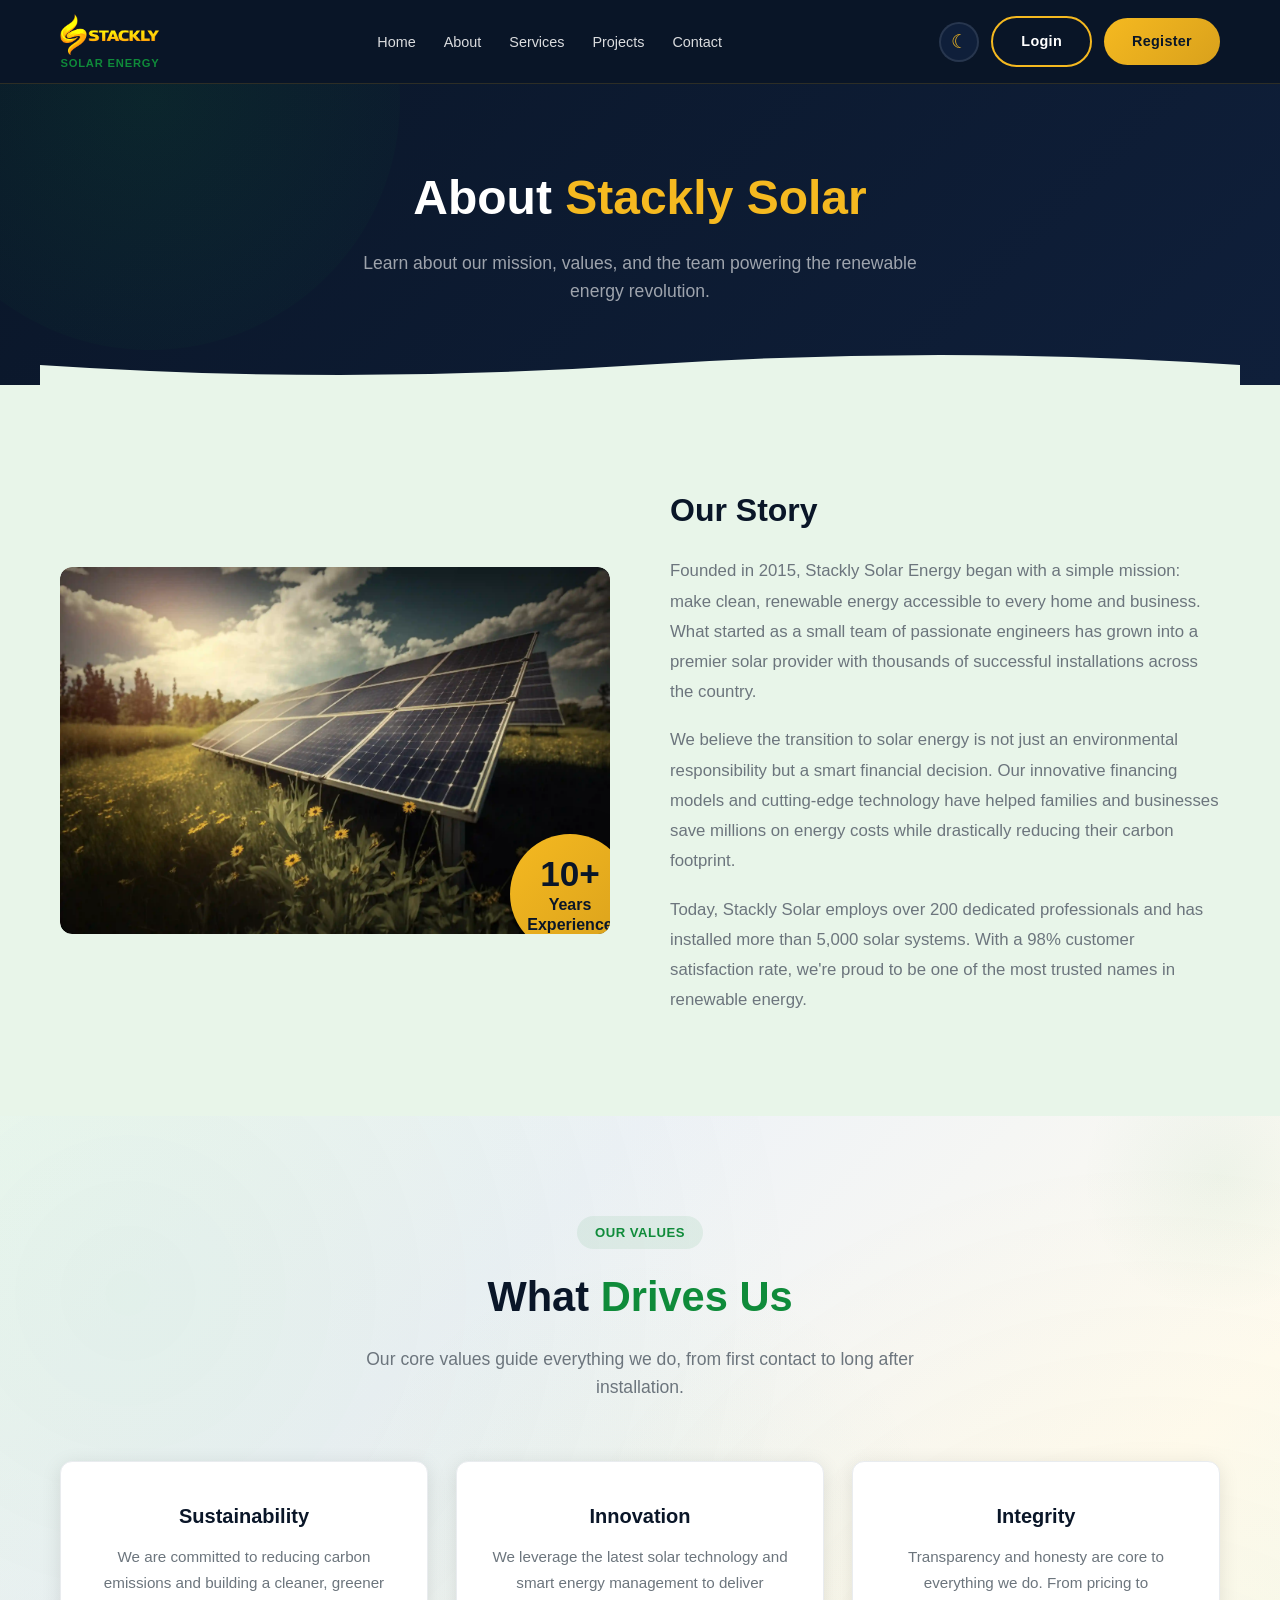
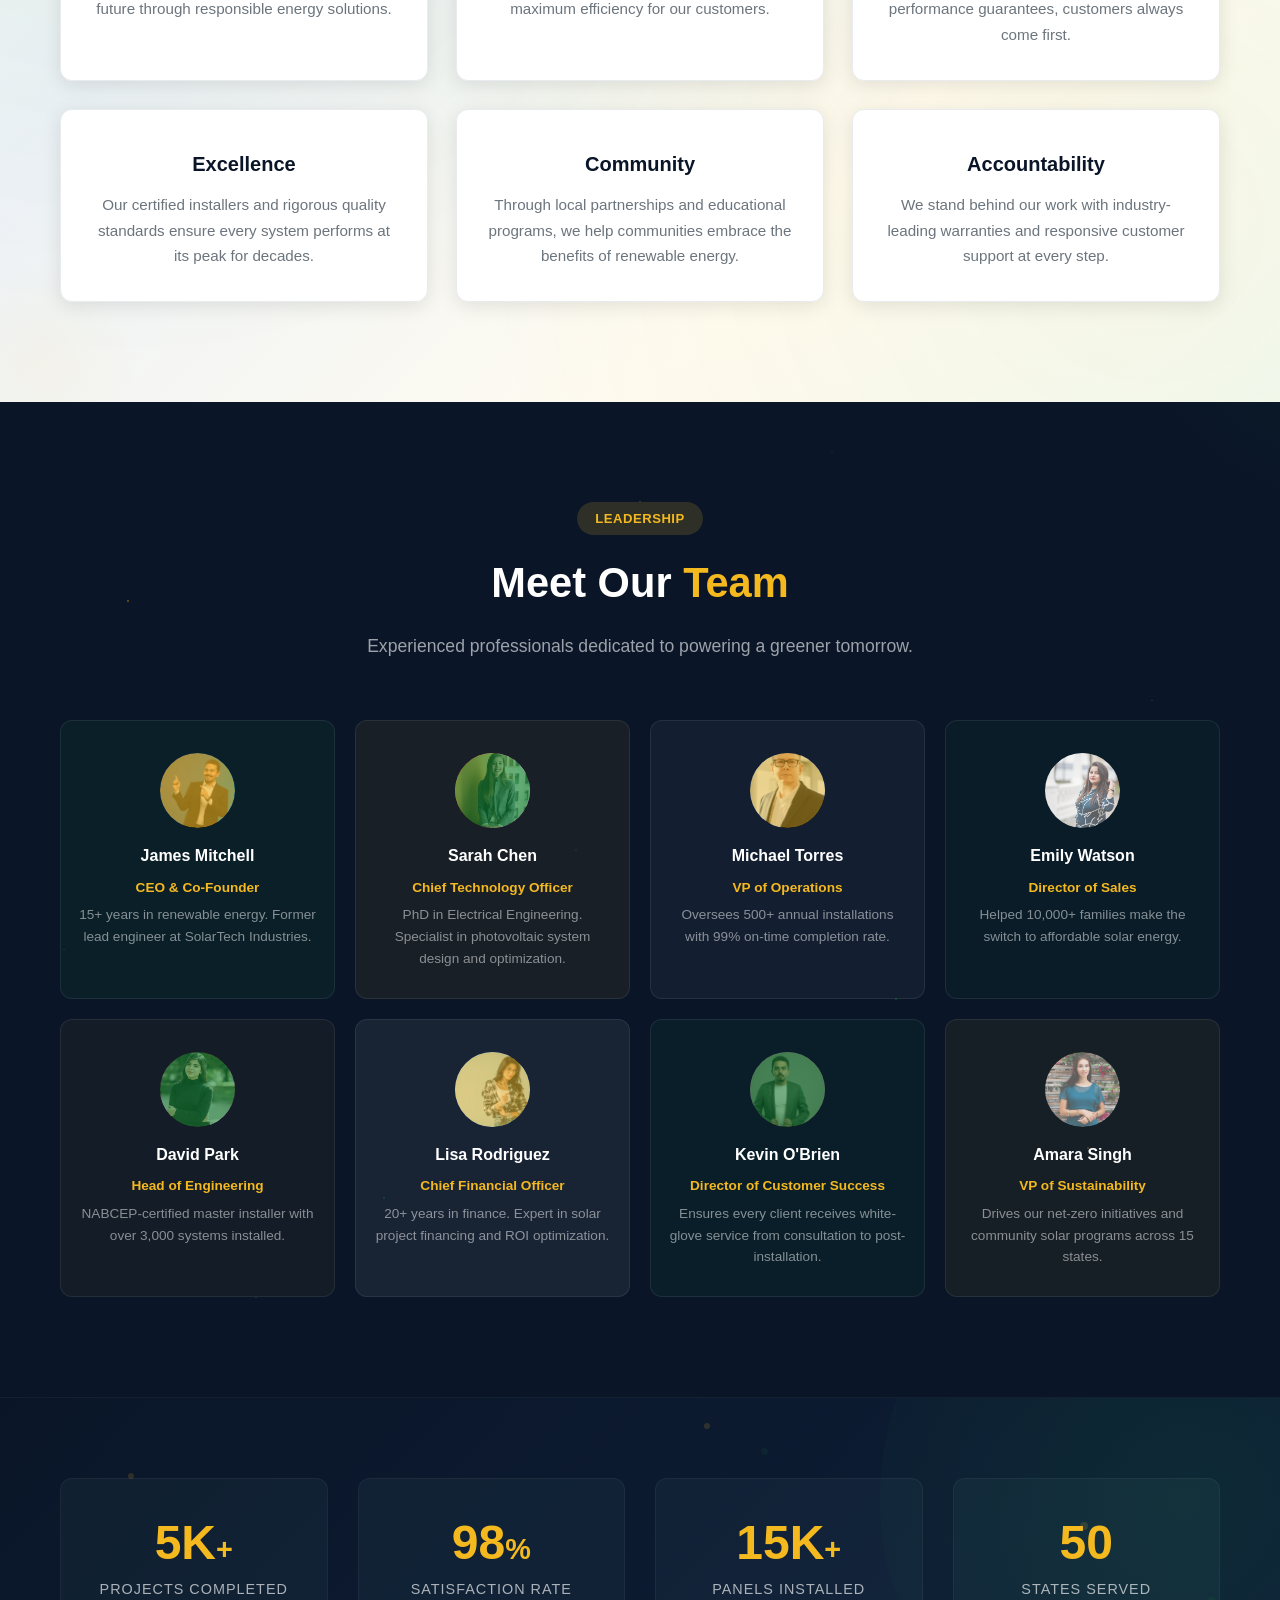
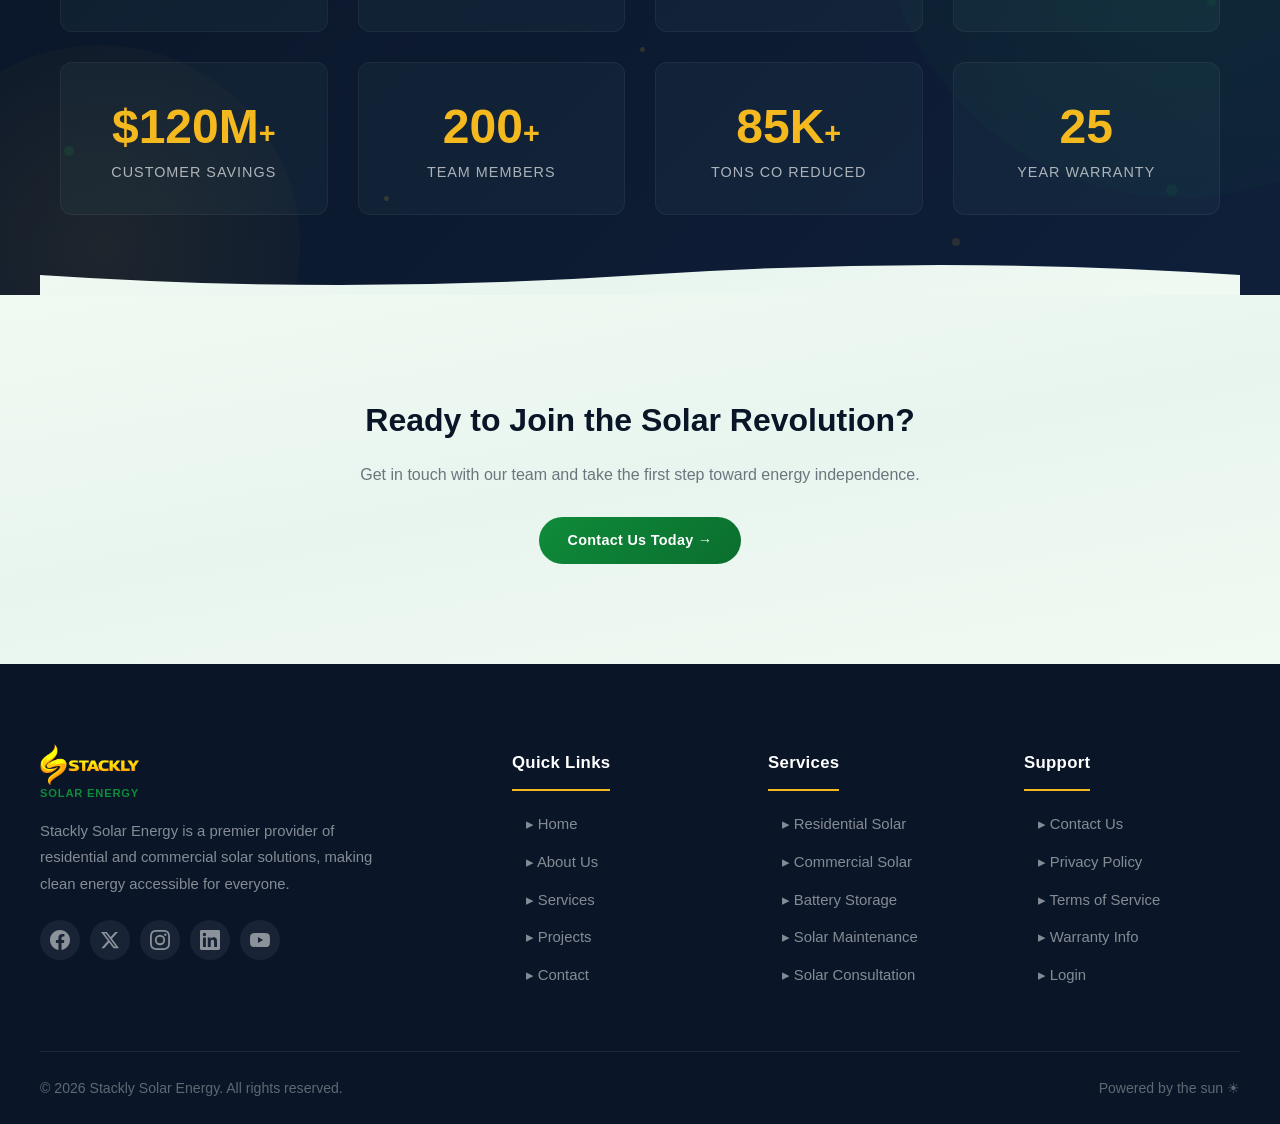
==== commit 91beb496: "completed" ====
--- a/pages/about.html
+++ b/pages/about.html
@@ -84,32 +84,32 @@
       </div>
       <div class="services-grid">
         <div class="service-card fade-up">
-          <div class="service-icon">&#127758;</div>
+        
           <h3>Sustainability</h3>
           <p>We are committed to reducing carbon emissions and building a cleaner, greener future through responsible energy solutions.</p>
         </div>
         <div class="service-card fade-up" data-delay="0.1">
-          <div class="service-icon">&#128300;</div>
+          
           <h3>Innovation</h3>
           <p>We leverage the latest solar technology and smart energy management to deliver maximum efficiency for our customers.</p>
         </div>
         <div class="service-card fade-up" data-delay="0.2">
-          <div class="service-icon">&#129309;</div>
+         
           <h3>Integrity</h3>
           <p>Transparency and honesty are core to everything we do. From pricing to performance guarantees, customers always come first.</p>
         </div>
         <div class="service-card fade-up" data-delay="0.3">
-          <div class="service-icon">&#127775;</div>
+          
           <h3>Excellence</h3>
           <p>Our certified installers and rigorous quality standards ensure every system performs at its peak for decades.</p>
         </div>
         <div class="service-card fade-up" data-delay="0.4">
-          <div class="service-icon">&#128101;</div>
+          
           <h3>Community</h3>
           <p>Through local partnerships and educational programs, we help communities embrace the benefits of renewable energy.</p>
         </div>
         <div class="service-card fade-up" data-delay="0.5">
-          <div class="service-icon">&#128200;</div>
+          
           <h3>Accountability</h3>
           <p>We stand behind our work with industry-leading warranties and responsive customer support at every step.</p>
         </div>
@@ -127,49 +127,49 @@
       </div>
       <div class="why-grid">
         <div class="why-card team-card fade-up">
-          <div class="team-avatar" style="background-image:url('../images/about.webp')"><span class="team-emoji">&#128100;</span></div>
+          <div class="team-avatar" style="background-image:url('../images/team/Arun\ Kumar.webp')"></div>
           <h4>James Mitchell</h4>
           <p style="color:var(--yellow);font-weight:600;margin-bottom:6px;">CEO & Co-Founder</p>
           <p>15+ years in renewable energy. Former lead engineer at SolarTech Industries.</p>
         </div>
         <div class="why-card team-card fade-up" data-delay="0.1">
-          <div class="team-avatar" style="background-image:url('../images/background.webp')"><span class="team-emoji">&#128100;</span></div>
+          <div class="team-avatar" style="background-image:url('../images/team/christina.webp')"></div>
           <h4>Sarah Chen</h4>
           <p style="color:var(--yellow);font-weight:600;margin-bottom:6px;">Chief Technology Officer</p>
           <p>PhD in Electrical Engineering. Specialist in photovoltaic system design and optimization.</p>
         </div>
         <div class="why-card team-card fade-up" data-delay="0.2">
-          <div class="team-avatar" style="background-image:url('../images/beautiful-alternative-energy-plant-with-solar-panels_2_11zon.webp')"><span class="team-emoji">&#128100;</span></div>
+          <div class="team-avatar" style="background-image:url('../images/team/devid\ millar.webp')"></div>
           <h4>Michael Torres</h4>
           <p style="color:var(--yellow);font-weight:600;margin-bottom:6px;">VP of Operations</p>
           <p>Oversees 500+ annual installations with 99% on-time completion rate.</p>
         </div>
         <div class="why-card team-card fade-up" data-delay="0.3">
-          <div class="team-avatar" style="background-image:url('../images/photovoltaic-solar-power-panel-field-green-clean-alternative-power-energy-concept-ai-generative_8_11zon.webp')"><span class="team-emoji">&#128100;</span></div>
+          <div class="team-avatar" style="background-image:url('../images/team/Meera\ Patel.webp')"></div>
           <h4>Emily Watson</h4>
           <p style="color:var(--yellow);font-weight:600;margin-bottom:6px;">Director of Sales</p>
           <p>Helped 10,000+ families make the switch to affordable solar energy.</p>
         </div>
         <div class="why-card team-card fade-up" data-delay="0.4">
-          <div class="team-avatar" style="background-image:url('../images/8.2kw.webp')"><span class="team-emoji">&#128100;</span></div>
+          <div class="team-avatar" style="background-image:url('../images/team/Priya\ Sharma.webp')"></div>
           <h4>David Park</h4>
           <p style="color:var(--yellow);font-weight:600;margin-bottom:6px;">Head of Engineering</p>
           <p>NABCEP-certified master installer with over 3,000 systems installed.</p>
         </div>
         <div class="why-card team-card fade-up" data-delay="0.5">
-          <div class="team-avatar" style="background-image:url('../images/40kw.webp')"><span class="team-emoji">&#128100;</span></div>
+          <div class="team-avatar" style="background-image:url('../images/team/2.webp')"></div>
           <h4>Lisa Rodriguez</h4>
           <p style="color:var(--yellow);font-weight:600;margin-bottom:6px;">Chief Financial Officer</p>
           <p>20+ years in finance. Expert in solar project financing and ROI optimization.</p>
         </div>
         <div class="why-card team-card fade-up" data-delay="0.6">
-          <div class="team-avatar" style="background-image:url('../images/2mw.webp')"><span class="team-emoji">&#128100;</span></div>
+          <div class="team-avatar" style="background-image:url('../images/team/1.webp')"></div>
           <h4>Kevin O'Brien</h4>
           <p style="color:var(--yellow);font-weight:600;margin-bottom:6px;">Director of Customer Success</p>
           <p>Ensures every client receives white-glove service from consultation to post-installation.</p>
         </div>
         <div class="why-card team-card fade-up" data-delay="0.7">
-          <div class="team-avatar" style="background-image:url('../images/250kw.webp')"><span class="team-emoji">&#128100;</span></div>
+          <div class="team-avatar" style="background-image:url('../images/team/3.webp')"></div>
           <h4>Amara Singh</h4>
           <p style="color:var(--yellow);font-weight:600;margin-bottom:6px;">VP of Sustainability</p>
           <p>Drives our net-zero initiatives and community solar programs across 15 states.</p>
@@ -187,42 +187,42 @@
     <div class="container">
       <div class="stats-grid">
         <div class="stat-card fade-up">
-          <div class="stat-icon">&#127970;</div>
+          
           <div class="stat-number">5K<span class="suffix">+</span></div>
           <div class="stat-label">Projects Completed</div>
         </div>
         <div class="stat-card fade-up" data-delay="0.1">
-          <div class="stat-icon">&#128101;</div>
+          
           <div class="stat-number">98<span class="suffix">%</span></div>
           <div class="stat-label">Satisfaction Rate</div>
         </div>
         <div class="stat-card fade-up" data-delay="0.2">
-          <div class="stat-icon">&#9728;</div>
+          
           <div class="stat-number">15K<span class="suffix">+</span></div>
           <div class="stat-label">Panels Installed</div>
         </div>
         <div class="stat-card fade-up" data-delay="0.3">
-          <div class="stat-icon">&#128205;</div>
+          
           <div class="stat-number">50</div>
           <div class="stat-label">States Served</div>
         </div>
         <div class="stat-card fade-up" data-delay="0.4">
-          <div class="stat-icon">&#128176;</div>
+          
           <div class="stat-number">$120M<span class="suffix">+</span></div>
           <div class="stat-label">Customer Savings</div>
         </div>
         <div class="stat-card fade-up" data-delay="0.5">
-          <div class="stat-icon">&#128247;</div>
+          
           <div class="stat-number">200<span class="suffix">+</span></div>
           <div class="stat-label">Team Members</div>
         </div>
         <div class="stat-card fade-up" data-delay="0.6">
-          <div class="stat-icon">&#127758;</div>
+          
           <div class="stat-number">85K<span class="suffix">+</span></div>
-          <div class="stat-label">Tons CO&#8322; Reduced</div>
+          <div class="stat-label">Tons CO Reduced</div>
         </div>
         <div class="stat-card fade-up" data-delay="0.7">
-          <div class="stat-icon">&#127966;</div>
+         
           <div class="stat-number">25</div>
           <div class="stat-label">Year Warranty</div>
         </div>
@@ -250,10 +250,21 @@
         </a>
         <p>Stackly Solar Energy is a premier provider of residential and commercial solar solutions, making clean energy accessible for everyone.</p>
         <div class="footer-social">
-          <a href="#" aria-label="Facebook">&#120143;</a>
-          <a href="#" aria-label="Twitter">&#120156;</a>
-          <a href="#" aria-label="Instagram">&#120157;</a>
-          <a href="#" aria-label="LinkedIn">&#120158;</a>
+          <a href="#" aria-label="Facebook" class="social-fb">
+            <svg viewBox="0 0 24 24" fill="currentColor"><path d="M24 12.073c0-6.627-5.373-12-12-12s-12 5.373-12 12c0 5.99 4.388 10.954 10.125 11.854v-8.385H7.078v-3.47h3.047V9.43c0-3.007 1.792-4.669 4.533-4.669 1.312 0 2.686.235 2.686.235v2.953H15.83c-1.491 0-1.956.925-1.956 1.874v2.25h3.328l-.532 3.47h-2.796v8.385C19.612 23.027 24 18.062 24 12.073z"/></svg>
+          </a>
+          <a href="#" aria-label="Twitter" class="social-tw">
+            <svg viewBox="0 0 24 24" fill="currentColor"><path d="M18.244 2.25h3.308l-7.227 8.26 8.502 11.24H16.17l-5.214-6.817L4.99 21.75H1.68l7.73-8.835L1.254 2.25H8.08l4.713 6.231zm-1.161 17.52h1.833L7.084 4.126H5.117z"/></svg>
+          </a>
+          <a href="#" aria-label="Instagram" class="social-ig">
+            <svg viewBox="0 0 24 24" fill="currentColor"><path d="M12 2.163c3.204 0 3.584.012 4.85.07 3.252.148 4.771 1.691 4.919 4.919.058 1.265.069 1.645.069 4.849 0 3.205-.012 3.584-.069 4.849-.149 3.225-1.664 4.771-4.919 4.919-1.266.058-1.644.07-4.85.07-3.204 0-3.584-.012-4.849-.07-3.26-.149-4.771-1.699-4.919-4.92-.058-1.265-.07-1.644-.07-4.849 0-3.204.013-3.583.07-4.849.149-3.227 1.664-4.771 4.919-4.919 1.266-.057 1.645-.069 4.849-.069zM12 0C8.741 0 8.333.014 7.053.072 2.695.272.273 2.69.073 7.052.014 8.333 0 8.741 0 12c0 3.259.014 3.668.072 4.948.2 4.358 2.618 6.78 6.98 6.98C8.333 23.986 8.741 24 12 24c3.259 0 3.668-.014 4.948-.072 4.354-.2 6.782-2.618 6.979-6.98.059-1.28.073-1.689.073-4.948 0-3.259-.014-3.667-.072-4.947-.196-4.354-2.617-6.78-6.979-6.98C15.668.014 15.259 0 12 0zm0 5.838a6.162 6.162 0 100 12.324 6.162 6.162 0 000-12.324zM12 16a4 4 0 110-8 4 4 0 010 8zm6.406-11.845a1.44 1.44 0 100 2.881 1.44 1.44 0 000-2.881z"/></svg>
+          </a>
+          <a href="#" aria-label="LinkedIn" class="social-li">
+            <svg viewBox="0 0 24 24" fill="currentColor"><path d="M20.447 20.452h-3.554v-5.569c0-1.328-.027-3.037-1.852-3.037-1.853 0-2.136 1.445-2.136 2.939v5.667H9.351V9h3.414v1.561h.046c.477-.9 1.637-1.85 3.37-1.85 3.601 0 4.267 2.37 4.267 5.455v6.286zM5.337 7.433a2.062 2.062 0 01-2.063-2.065 2.064 2.064 0 112.063 2.065zm1.782 13.019H3.555V9h3.564v11.452zM22.225 0H1.771C.792 0 0 .774 0 1.729v20.542C0 23.227.792 24 1.771 24h20.451C23.2 24 24 23.227 24 22.271V1.729C24 .774 23.2 0 22.222 0h.003z"/></svg>
+          </a>
+          <a href="#" aria-label="YouTube" class="social-yt">
+            <svg viewBox="0 0 24 24" fill="currentColor"><path d="M23.498 6.186a3.016 3.016 0 00-2.122-2.136C19.505 3.545 12 3.545 12 3.545s-7.505 0-9.377.505A3.017 3.017 0 00.502 6.186C0 8.07 0 12 0 12s0 3.93.502 5.814a3.016 3.016 0 002.122 2.136c1.871.505 9.376.505 9.376.505s7.505 0 9.377-.505a3.015 3.015 0 002.122-2.136C24 15.93 24 12 24 12s0-3.93-.502-5.814zM9.545 15.568V8.432L15.818 12l-6.273 3.568z"/></svg>
+          </a>
         </div>
       </div>
       <div>
--- a/css/style.css
+++ b/css/style.css
@@ -18,6 +18,7 @@
   --yellow-dark: #d9a11c;
   --yellow-light: #ffd04d;
   --white: #ffffff;
+  --page-bg: #f8f9fa;
   --dark-blue: #0a1628;
   --dark-blue-2: #0f1f3a;
   --dark-blue-3: #142a4a;
@@ -106,7 +107,7 @@
 
 body {
   font-family: var(--font);
-  background: var(--white);
+  background: var(--page-bg);
   color: var(--dark-blue);
   line-height: 1.6;
   overflow-x: hidden;
@@ -116,13 +117,14 @@
 /* ========== DARK MODE ========== */
 body.dark-mode {
   --white: #121212;
+  --page-bg: #121212;
   --dark-blue: #e0e0e0;
   --dark-blue-2: #1e1e30;
   --dark-blue-3: #2a2a40;
   --gray: #b0b0b0;
   --gray-light: #2a2a2a;
   --gray-dark: #cccccc;
-  background: #121212;
+  background: var(--page-bg);
   color: #e0e0e0;
   --shadow: 0 4px 20px rgba(0, 0, 0, 0.4);
   --shadow-lg: 0 8px 40px rgba(0, 0, 0, 0.5);
@@ -843,9 +845,10 @@
 }
 
 .section-gray {
-  background: linear-gradient(170deg, #f8f9fa 0%, #eef2f7 50%, #f8f9fa 100%);
+  background: linear-gradient(170deg, #e8f5e9 0%, #c8e6c9 50%, #e8f5e9 100%);
   position: relative;
   overflow: hidden;
+  color: #ffffff;
 }
 
 .section-gray::before {
@@ -874,6 +877,28 @@
 
 .section-green-tint {
   background: #f0faf3;
+}
+
+/* Grid Pattern Background */
+.section-grid {
+  position: relative;
+  background-color: var(--page-bg);
+}
+.section-grid::before {
+  content: '';
+  position: absolute;
+  inset: 0;
+  background-image: 
+    linear-gradient(rgba(15, 139, 58, 0.06) 1px, transparent 1px),
+    linear-gradient(90deg, rgba(15, 139, 58, 0.06) 1px, transparent 1px);
+  background-size: 40px 40px;
+  pointer-events: none;
+  z-index: 0;
+}
+body.dark-mode .section-grid::before {
+  background-image: 
+    linear-gradient(rgba(255, 255, 255, 0.04) 1px, transparent 1px),
+    linear-gradient(90deg, rgba(255, 255, 255, 0.04) 1px, transparent 1px);
 }
 
 .section-yellow-tint {
@@ -1203,17 +1228,16 @@
 /* Our Story section background */
 .about-story-section {
   position: relative;
-  background: url('../images/background.webp') center / cover no-repeat fixed;
   z-index: 0;
 }
+.about-story-section.section-yellow-tint {
+  background: #e8f5e9;
+}
+body.dark-mode .about-story-section.section-yellow-tint {
+  background: #1a2e1a;
+}
 .about-story-overlay {
-  position: absolute;
-  inset: 0;
-  background: linear-gradient(135deg, rgba(15, 139, 58, 0.08) 0%, rgba(255, 255, 255, 0.92) 50%, rgba(245, 185, 32, 0.06) 100%);
-  z-index: 0;
-}
-body.dark-mode .about-story-overlay {
-  background: linear-gradient(135deg, rgba(15, 139, 58, 0.15) 0%, rgba(10, 22, 40, 0.92) 50%, rgba(245, 185, 32, 0.1) 100%);
+  display: none;
 }
 .about-story-section .container {
   position: relative;
@@ -1297,6 +1321,27 @@
 }
 
 /* ========== SERVICES ========== */
+
+/* Home Services section background */
+.section-services-bg {
+  position: relative;
+  background: url('../images/background.webp') center / cover no-repeat fixed;
+  z-index: 0;
+}
+.section-services-bg .services-overlay {
+  position: absolute;
+  inset: 0;
+  background: linear-gradient(170deg, rgba(248, 249, 250, 0.92) 0%, rgba(238, 242, 247, 0.88) 50%, rgba(248, 249, 250, 0.92) 100%);
+  z-index: 0;
+}
+body.dark-mode .section-services-bg .services-overlay {
+  background: linear-gradient(170deg, rgba(26, 26, 46, 0.92) 0%, rgba(21, 21, 42, 0.88) 50%, rgba(26, 26, 46, 0.92) 100%);
+}
+.section-services-bg .container {
+  position: relative;
+  z-index: 1;
+}
+
 .services-grid {
   display: grid;
   grid-template-columns: repeat(3, 1fr);
@@ -1412,6 +1457,40 @@
   transition: color 0.3s ease;
 }
 
+/* Service Card Background Images */
+.service-card-bg {
+  position: absolute;
+  inset: 0;
+  z-index: 0;
+  border-radius: var(--radius);
+  overflow: hidden;
+}
+.service-card-bg img {
+  width: 100%;
+  height: 100%;
+  object-fit: cover;
+  transition: transform 0.6s ease;
+}
+.service-card:hover .service-card-bg img {
+  transform: scale(1.1);
+}
+.service-card-bg .card-overlay {
+  position: absolute;
+  inset: 0;
+  background: rgba(255, 255, 255, 0.9);
+  transition: all 0.4s ease;
+}
+.service-card:hover .service-card-bg .card-overlay {
+  background: rgba(255, 255, 255, 0.75);
+}
+.service-card > span,
+.service-card > h3,
+.service-card > p,
+.service-card > div:not(.service-card-bg) {
+  position: relative;
+  z-index: 2;
+}
+
 body.dark-mode .service-card {
   background: #1e1e30;
   border-color: #2a2a40;
@@ -1423,6 +1502,14 @@
 
 body.dark-mode .service-card:hover h3 {
   color: var(--yellow);
+}
+
+body.dark-mode .service-card-bg .card-overlay {
+  background: rgba(30, 30, 48, 0.9);
+}
+
+body.dark-mode .service-card:hover .service-card-bg .card-overlay {
+  background: rgba(30, 30, 48, 0.75);
 }
 
 body.dark-mode .service-num {
@@ -2021,9 +2108,9 @@
 .stat-card {
   text-align: center;
   padding: 35px 20px 30px;
-  background: rgba(255, 255, 255, 0.04);
+  background: rgba(161, 239, 232, 0.04);
   border-radius: var(--radius);
-  border: 1px solid rgba(255, 255, 255, 0.06);
+  border: 1px solid rgba(234, 197, 197, 0.06);
   transition: all 0.4s ease;
   position: relative;
   overflow: hidden;
@@ -2037,7 +2124,7 @@
   right: -1px;
   bottom: -1px;
   border-radius: var(--radius);
-  background: linear-gradient(135deg, var(--green), var(--yellow), var(--green));
+  background: linear-gradient(135deg, #3a69af, #5696a3, var(--white));
   background-size: 300% 300%;
   z-index: -1;
   opacity: 0;
@@ -2056,7 +2143,8 @@
 }
 
 .stat-card:hover {
-  background: rgba(255, 255, 255, 0.08);
+  background: rgba(13, 110, 253, 0.12);
+  border-color: rgba(13, 110, 253, 0.3);
   transform: translateY(-8px);
 }
 
@@ -2316,7 +2404,7 @@
 /* Gallery section background */
 .section-gallery {
   position: relative;
-  background: linear-gradient(170deg, #fefbf0 0%, #f0faf3 30%, #f8f9fa 60%, #fefbf0 100%);
+  background: linear-gradient(170deg, #749a7c 0%, #f0faf3 30%, #f8f9fa 60%, #fefbf0 100%);
   overflow: hidden;
 }
 .section-gallery::before {
@@ -2348,7 +2436,7 @@
   100% { transform: scale(1.15) translate(-20px, 15px); }
 }
 body.dark-mode .section-gallery {
-  background: linear-gradient(170deg, #0a0e1a 0%, #0f1f3a 30%, #0a1628 60%, #0f1f3a 100%);
+  background: linear-gradient(170deg, #626a80 0%, #0f1f3a 30%, #0a1628 60%, #0f1f3a 100%);
 }
 .section-gallery .container {
   position: relative;
@@ -2392,7 +2480,9 @@
   max-width: 900px;
   margin: 0 auto;
   overflow: hidden;
-  padding: 0 50px;
+  padding: 40px 50px;
+  background-color: #000000;
+  border-radius: 20px;
 }
 
 .testimonials-track {
@@ -2402,14 +2492,13 @@
 
 .testimonial-card {
   min-width: 100%;
-  background: var(--white);
+  background: #111111;
   border-radius: var(--radius);
   padding: 40px 35px;
   box-shadow: var(--shadow);
-  border: 1px solid var(--gray-light);
+  border: 1px solid #333333;
   transition: all 0.5s ease;
   position: relative;
-  opacity: 0.4;
   transform: scale(0.92);
   pointer-events: none;
 }
@@ -2591,7 +2680,7 @@
 }
 
 body.dark-mode .slider-dots .dot {
-  background: #2a2a40;
+  background: #161617;
 }
 
 body.dark-mode .slider-dots .dot.active {
@@ -2599,13 +2688,17 @@
 }
 
 @media (max-width: 768px) {
-  .testimonials-slider { padding: 0 40px; }
-  .testimonial-card { padding: 30px 22px; }
+  .testimonials-slider { padding: 40px; }
+  .testimonial-card { 
+    padding: 30px 22px; 
+    opacity: 1;
+    transform: scale(0.96);
+  }
   .slider-arrow { width: 36px; height: 36px; font-size: 0.9rem; }
 }
 
 @media (max-width: 480px) {
-  .testimonials-slider { padding: 0 30px; }
+  .testimonials-slider { padding: 30px; }
   .slider-arrow { width: 32px; height: 32px; font-size: 0.8rem; }
   .testimonial-card { padding: 25px 18px; }
   .testimonial-text { font-size: 0.9rem; padding-left: 15px; }
@@ -3531,10 +3624,17 @@
 .auth-section {
   min-height: 100vh;
   display: flex;
+  flex-wrap: wrap;
   align-items: center;
   justify-content: center;
   background: linear-gradient(135deg, var(--dark-blue), var(--dark-blue-2));
   padding: 120px 20px 60px;
+}
+
+.back-to-home {
+  width: 100%;
+  text-align: center;
+  padding: 20px 0;
 }
 
 .auth-container {
@@ -3550,9 +3650,11 @@
 
 .auth-form-side {
   padding: 50px 45px;
+  text-align: center;
 }
 
 .auth-form-side .logo {
+  display: inline-flex;
   color: var(--dark-blue);
   margin-bottom: 30px;
   justify-content: center;
@@ -3574,6 +3676,10 @@
   color: var(--gray);
   margin-bottom: 32px;
   font-size: 0.95rem;
+}
+
+.auth-form {
+  text-align: left;
 }
 
 .auth-form .form-group {
@@ -3700,6 +3806,21 @@
 
 .auth-alt a:hover {
   text-decoration: underline;
+}
+
+.auth-form-side > a[href="../index.html"] {
+  display: inline-block;
+  margin-top: 12px;
+  padding: 4px 12px;
+  border-radius: 4px;
+  color: var(--gray);
+  font-size: 0.9rem;
+  transition: var(--transition);
+}
+
+.auth-form-side > a[href="../index.html"]:hover {
+  background: var(--green-bg);
+  color: var(--green);
 }
 
 .auth-divider {
@@ -3854,14 +3975,17 @@
 
 /* ========== AUTH PAGE RESPONSIVE ========== */
 @media (max-width: 1024px) {
-  .auth-container { grid-template-columns: 1fr; }
+  .auth-container { grid-template-columns: 1fr; max-width: 480px; margin: 0 auto; }
   .auth-image-side { display: none; }
-  .auth-form-side { padding: 35px 25px; }
+  .auth-form-side { padding: 40px 30px; }
 }
 
 @media (max-width: 768px) {
+  .auth-section { padding: 100px 15px 40px; }
+  .auth-form-side { padding: 30px 20px; }
   .auth-form-side h2 { font-size: 1.6rem; }
-  .auth-form-side { padding: 30px 20px; }
+  .auth-form-side > p { font-size: 0.9rem; margin-bottom: 24px; }
+  .auth-form .form-group { margin-bottom: 18px; }
   .form-options { flex-direction: column; gap: 12px; align-items: flex-start; }
 }
 
@@ -3894,6 +4018,7 @@
     transform: translateX(100%);
     transition: all 0.4s ease;
     z-index: 999;
+    background: var(--dark-blue);
     box-shadow: -4px 0 30px rgba(0, 0, 0, 0.3);
   }
   .nav-links.active { transform: translateX(0); }
@@ -4011,7 +4136,22 @@
   .logo .logo-img { width: 60px; }
   .logo-text { font-size: 0.55rem; letter-spacing: 0.3px; }
 
-  .auth-form-side { padding: 25px 15px; }
+  .auth-section { padding: 90px 12px 30px; }
+  .auth-form-side { padding: 25px 16px; }
   .auth-form-side h2 { font-size: 1.3rem; }
-  .auth-social { flex-direction: column; }
-}
+  .auth-form-side > p { font-size: 0.85rem; margin-bottom: 20px; }
+  .auth-form .form-group { margin-bottom: 16px; }
+  .auth-form .form-group label { font-size: 0.82rem; }
+  .auth-form .form-group input,
+  .auth-form .form-group select { padding: 12px 14px; font-size: 0.9rem; }
+  .auth-form .form-group .input-icon-wrap input { padding-left: 40px; }
+  .auth-form .form-group .input-icon { font-size: 1rem; left: 14px; }
+  .auth-form .btn { padding: 12px; font-size: 0.95rem; }
+  .auth-social { flex-direction: column; gap: 10px; }
+  .auth-social a { padding: 10px; font-size: 0.85rem; }
+  .auth-divider { font-size: 0.8rem; margin: 18px 0; }
+  .auth-alt { font-size: 0.85rem; margin-top: 16px; }
+  .auth-form-side .logo { margin-bottom: 20px; }
+  .auth-form-side .logo .logo-img { width: 70px; }
+  .auth-form-side .logo-text { font-size: 0.5rem; }
+}
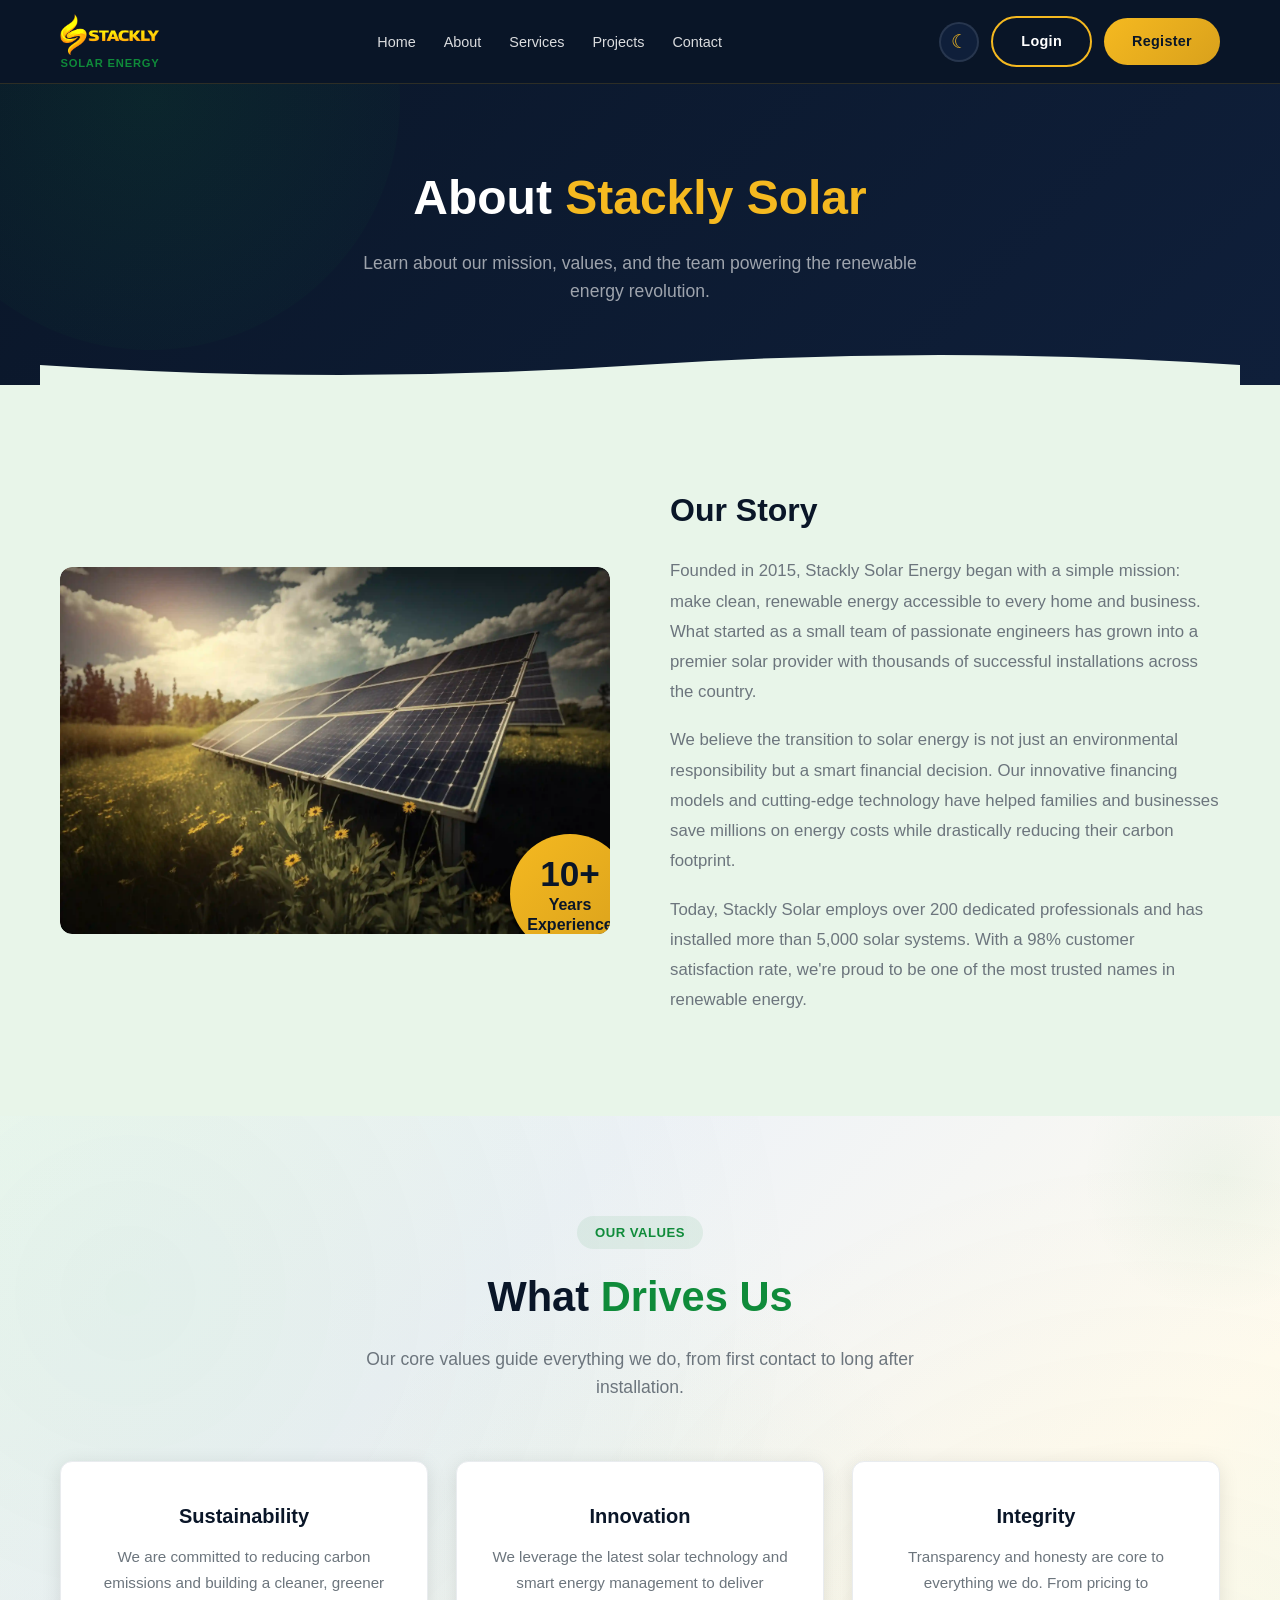
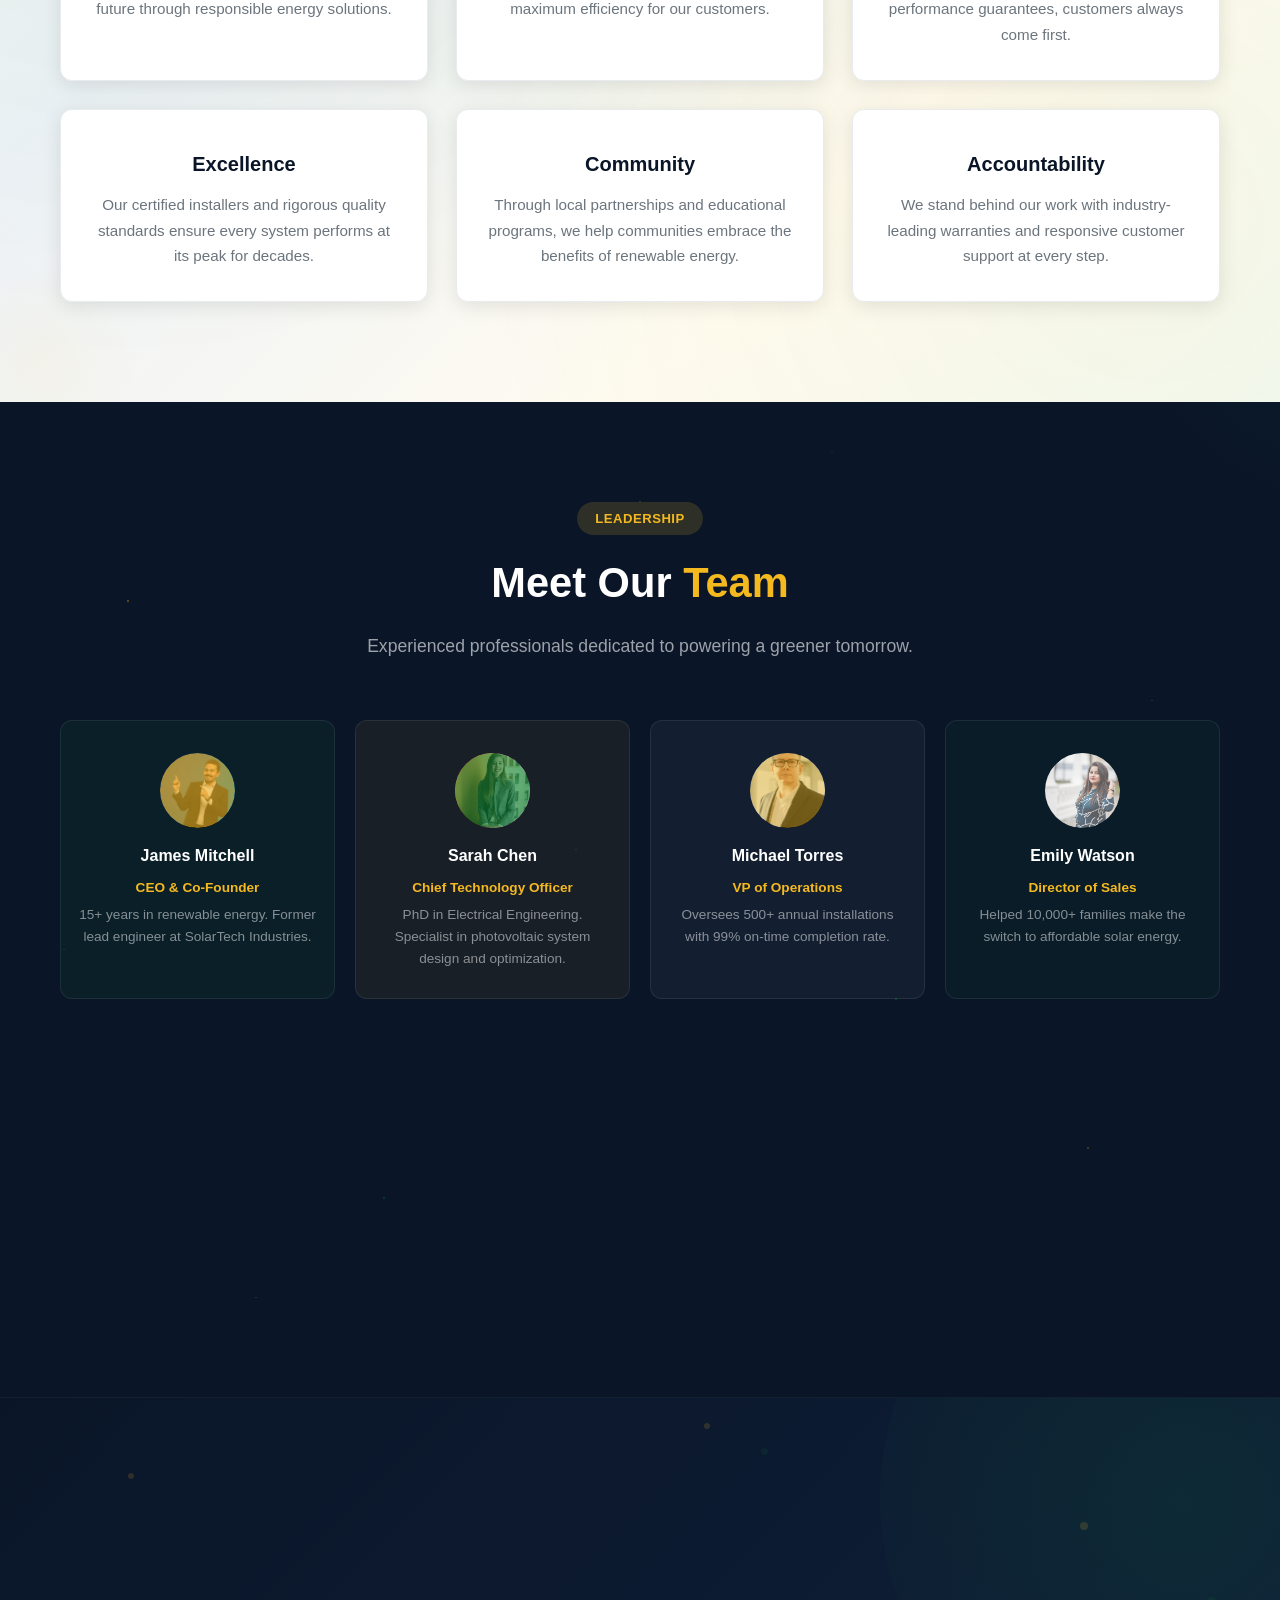
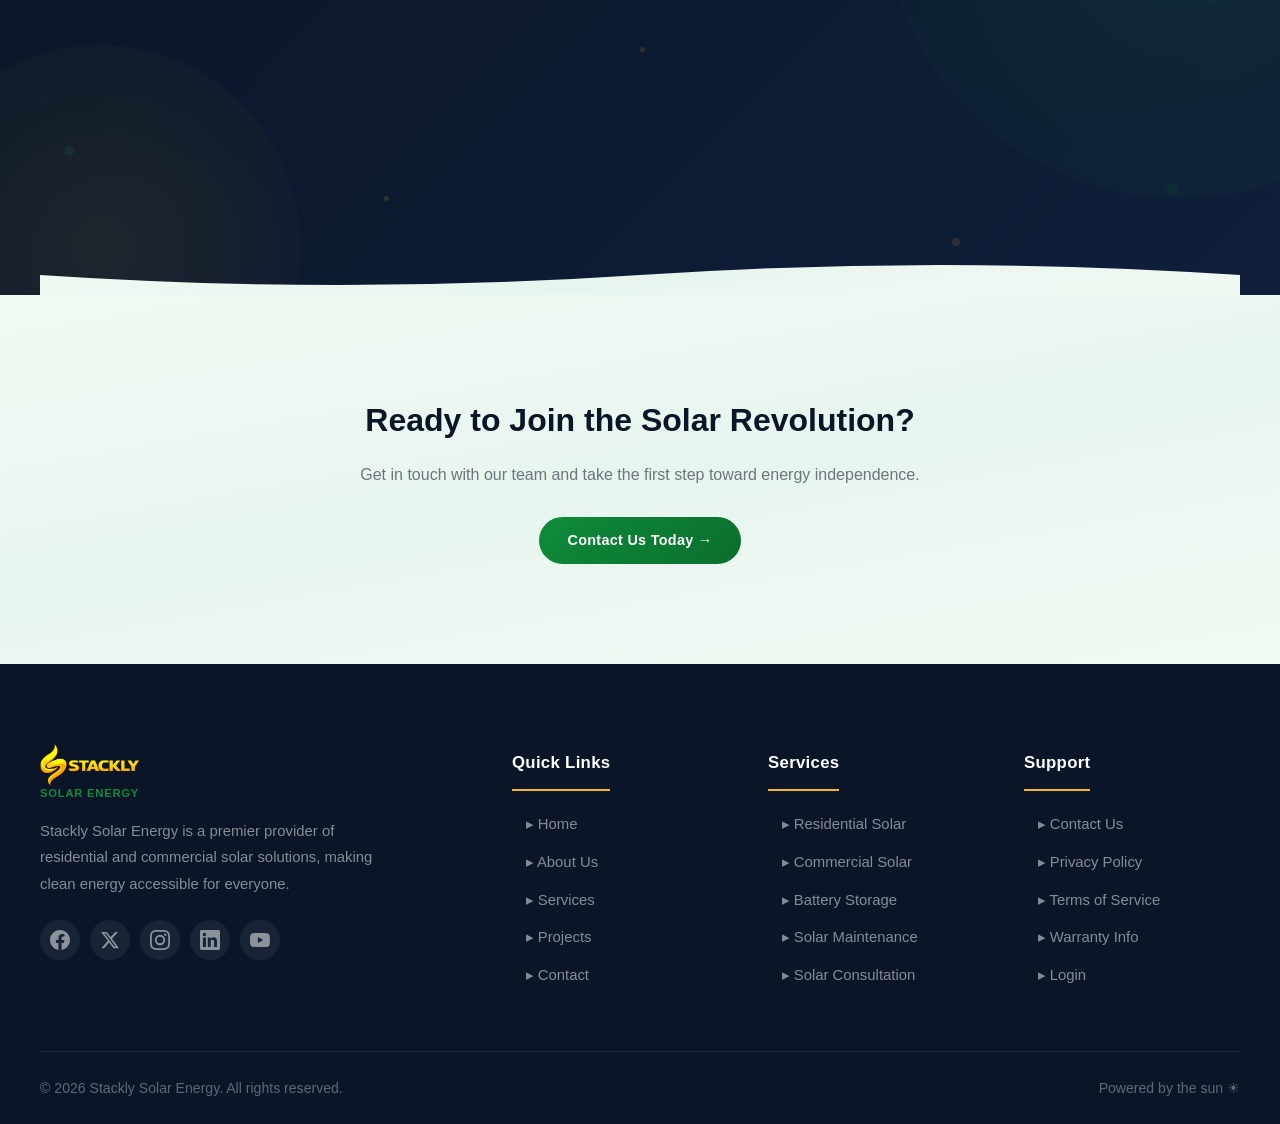
==== commit 93bff089: "completed" ====
--- a/pages/about.html
+++ b/pages/about.html
@@ -250,19 +250,19 @@
         </a>
         <p>Stackly Solar Energy is a premier provider of residential and commercial solar solutions, making clean energy accessible for everyone.</p>
         <div class="footer-social">
-          <a href="#" aria-label="Facebook" class="social-fb">
+          <a href="404.html" aria-label="Facebook" class="social-fb">
             <svg viewBox="0 0 24 24" fill="currentColor"><path d="M24 12.073c0-6.627-5.373-12-12-12s-12 5.373-12 12c0 5.99 4.388 10.954 10.125 11.854v-8.385H7.078v-3.47h3.047V9.43c0-3.007 1.792-4.669 4.533-4.669 1.312 0 2.686.235 2.686.235v2.953H15.83c-1.491 0-1.956.925-1.956 1.874v2.25h3.328l-.532 3.47h-2.796v8.385C19.612 23.027 24 18.062 24 12.073z"/></svg>
           </a>
-          <a href="#" aria-label="Twitter" class="social-tw">
+          <a href="404.html" aria-label="Twitter" class="social-tw">
             <svg viewBox="0 0 24 24" fill="currentColor"><path d="M18.244 2.25h3.308l-7.227 8.26 8.502 11.24H16.17l-5.214-6.817L4.99 21.75H1.68l7.73-8.835L1.254 2.25H8.08l4.713 6.231zm-1.161 17.52h1.833L7.084 4.126H5.117z"/></svg>
           </a>
-          <a href="#" aria-label="Instagram" class="social-ig">
+          <a href="404.html" aria-label="Instagram" class="social-ig">
             <svg viewBox="0 0 24 24" fill="currentColor"><path d="M12 2.163c3.204 0 3.584.012 4.85.07 3.252.148 4.771 1.691 4.919 4.919.058 1.265.069 1.645.069 4.849 0 3.205-.012 3.584-.069 4.849-.149 3.225-1.664 4.771-4.919 4.919-1.266.058-1.644.07-4.85.07-3.204 0-3.584-.012-4.849-.07-3.26-.149-4.771-1.699-4.919-4.92-.058-1.265-.07-1.644-.07-4.849 0-3.204.013-3.583.07-4.849.149-3.227 1.664-4.771 4.919-4.919 1.266-.057 1.645-.069 4.849-.069zM12 0C8.741 0 8.333.014 7.053.072 2.695.272.273 2.69.073 7.052.014 8.333 0 8.741 0 12c0 3.259.014 3.668.072 4.948.2 4.358 2.618 6.78 6.98 6.98C8.333 23.986 8.741 24 12 24c3.259 0 3.668-.014 4.948-.072 4.354-.2 6.782-2.618 6.979-6.98.059-1.28.073-1.689.073-4.948 0-3.259-.014-3.667-.072-4.947-.196-4.354-2.617-6.78-6.979-6.98C15.668.014 15.259 0 12 0zm0 5.838a6.162 6.162 0 100 12.324 6.162 6.162 0 000-12.324zM12 16a4 4 0 110-8 4 4 0 010 8zm6.406-11.845a1.44 1.44 0 100 2.881 1.44 1.44 0 000-2.881z"/></svg>
           </a>
-          <a href="#" aria-label="LinkedIn" class="social-li">
+          <a href="404.html" aria-label="LinkedIn" class="social-li">
             <svg viewBox="0 0 24 24" fill="currentColor"><path d="M20.447 20.452h-3.554v-5.569c0-1.328-.027-3.037-1.852-3.037-1.853 0-2.136 1.445-2.136 2.939v5.667H9.351V9h3.414v1.561h.046c.477-.9 1.637-1.85 3.37-1.85 3.601 0 4.267 2.37 4.267 5.455v6.286zM5.337 7.433a2.062 2.062 0 01-2.063-2.065 2.064 2.064 0 112.063 2.065zm1.782 13.019H3.555V9h3.564v11.452zM22.225 0H1.771C.792 0 0 .774 0 1.729v20.542C0 23.227.792 24 1.771 24h20.451C23.2 24 24 23.227 24 22.271V1.729C24 .774 23.2 0 22.222 0h.003z"/></svg>
           </a>
-          <a href="#" aria-label="YouTube" class="social-yt">
+          <a href="404.html" aria-label="YouTube" class="social-yt">
             <svg viewBox="0 0 24 24" fill="currentColor"><path d="M23.498 6.186a3.016 3.016 0 00-2.122-2.136C19.505 3.545 12 3.545 12 3.545s-7.505 0-9.377.505A3.017 3.017 0 00.502 6.186C0 8.07 0 12 0 12s0 3.93.502 5.814a3.016 3.016 0 002.122 2.136c1.871.505 9.376.505 9.376.505s7.505 0 9.377-.505a3.015 3.015 0 002.122-2.136C24 15.93 24 12 24 12s0-3.93-.502-5.814zM9.545 15.568V8.432L15.818 12l-6.273 3.568z"/></svg>
           </a>
         </div>
@@ -291,9 +291,9 @@
         <h4>Support</h4>
         <ul class="footer-links">
           <li><a href="contact.html">&#9656; Contact Us</a></li>
-          <li><a href="#">&#9656; Privacy Policy</a></li>
-          <li><a href="#">&#9656; Terms of Service</a></li>
-          <li><a href="#">&#9656; Warranty Info</a></li>
+          <li><a href="404.html">&#9656; Privacy Policy</a></li>
+          <li><a href="404.html">&#9656; Terms of Service</a></li>
+          <li><a href="404.html">&#9656; Warranty Info</a></li>
           <li><a href="login.html">&#9656; Login</a></li>
         </ul>
       </div>
--- a/css/style.css
+++ b/css/style.css
@@ -3996,7 +3996,7 @@
   .about-grid { grid-template-columns: 1fr; }
   .services-grid { grid-template-columns: repeat(2, 1fr); }
   .why-grid { grid-template-columns: repeat(2, 1fr); }
-  .stats-grid { grid-template-columns: repeat(2, 1fr); }
+  .stats-grid { grid-template-columns: repeat(3, 1fr); }
   .projects-grid { grid-template-columns: repeat(2, 1fr); }
   .process-grid { grid-template-columns: repeat(3, 1fr); }
   .process-grid::before { display: none; }
